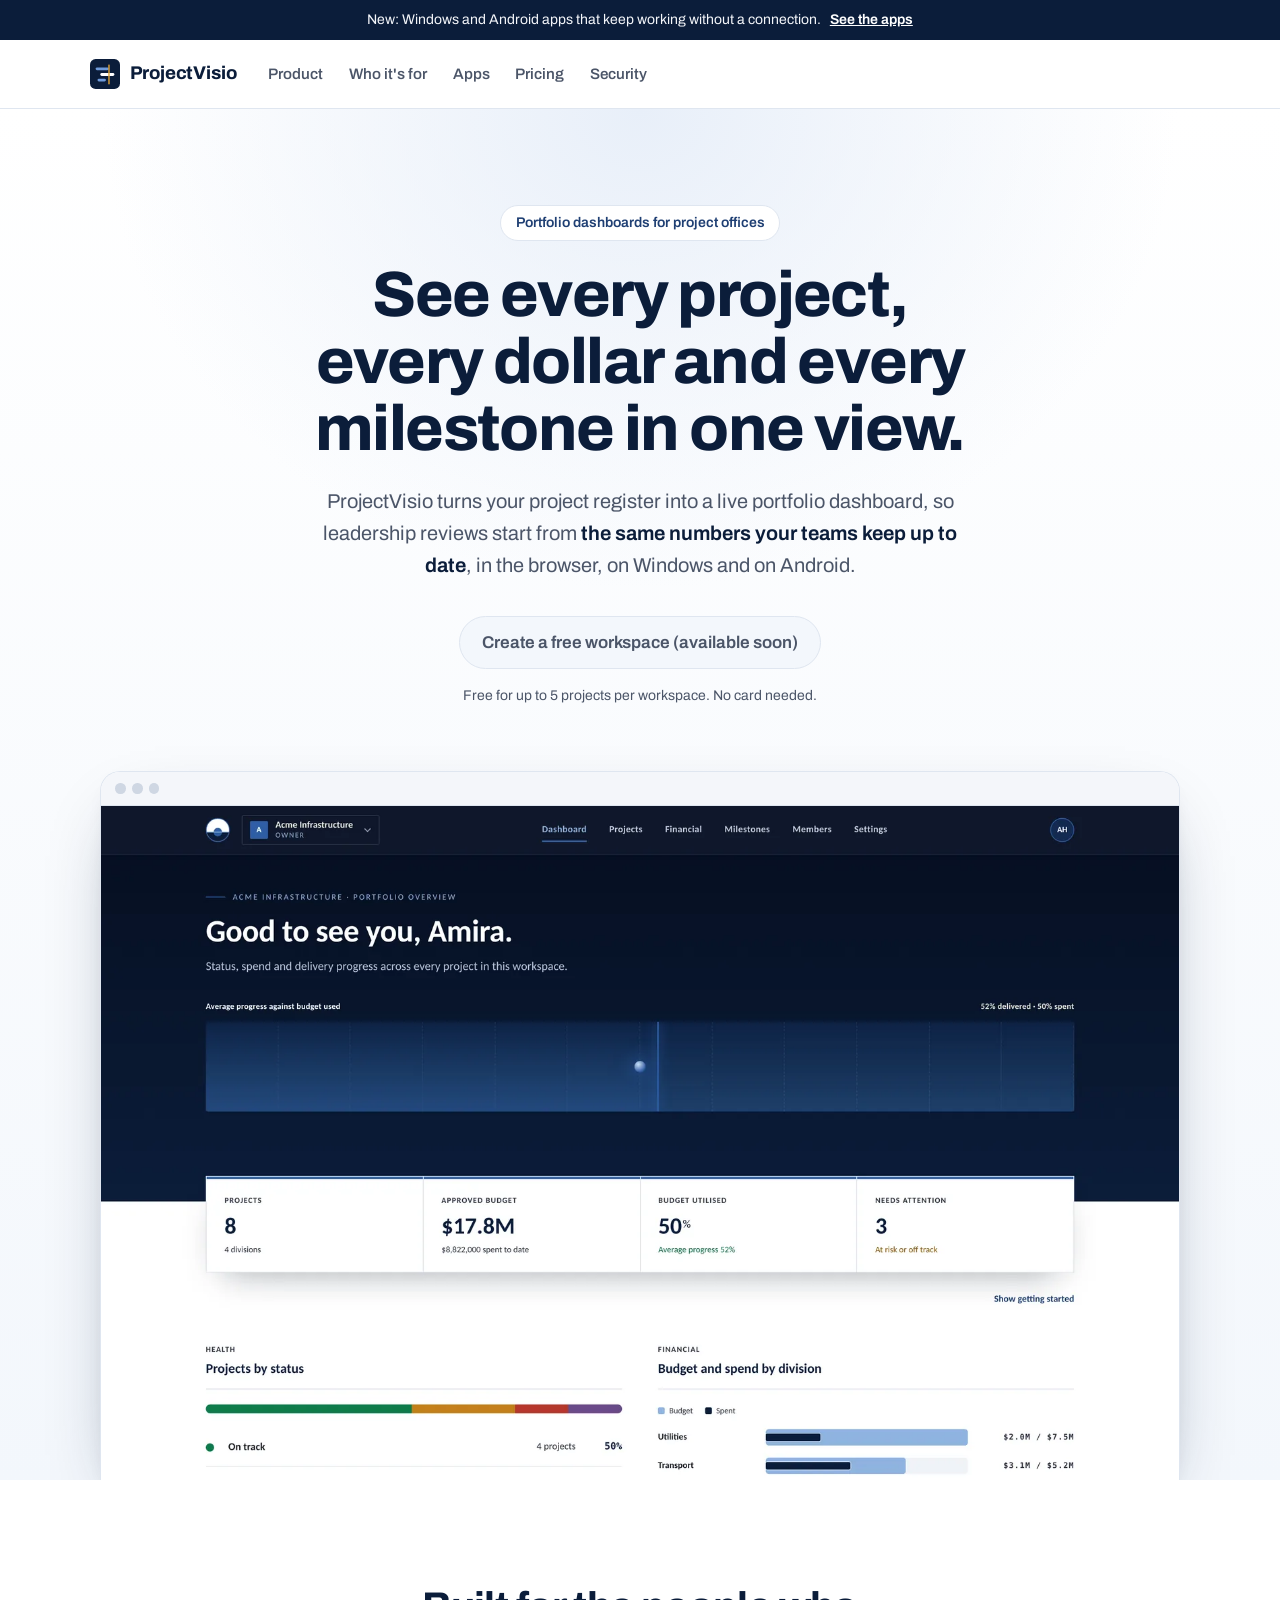
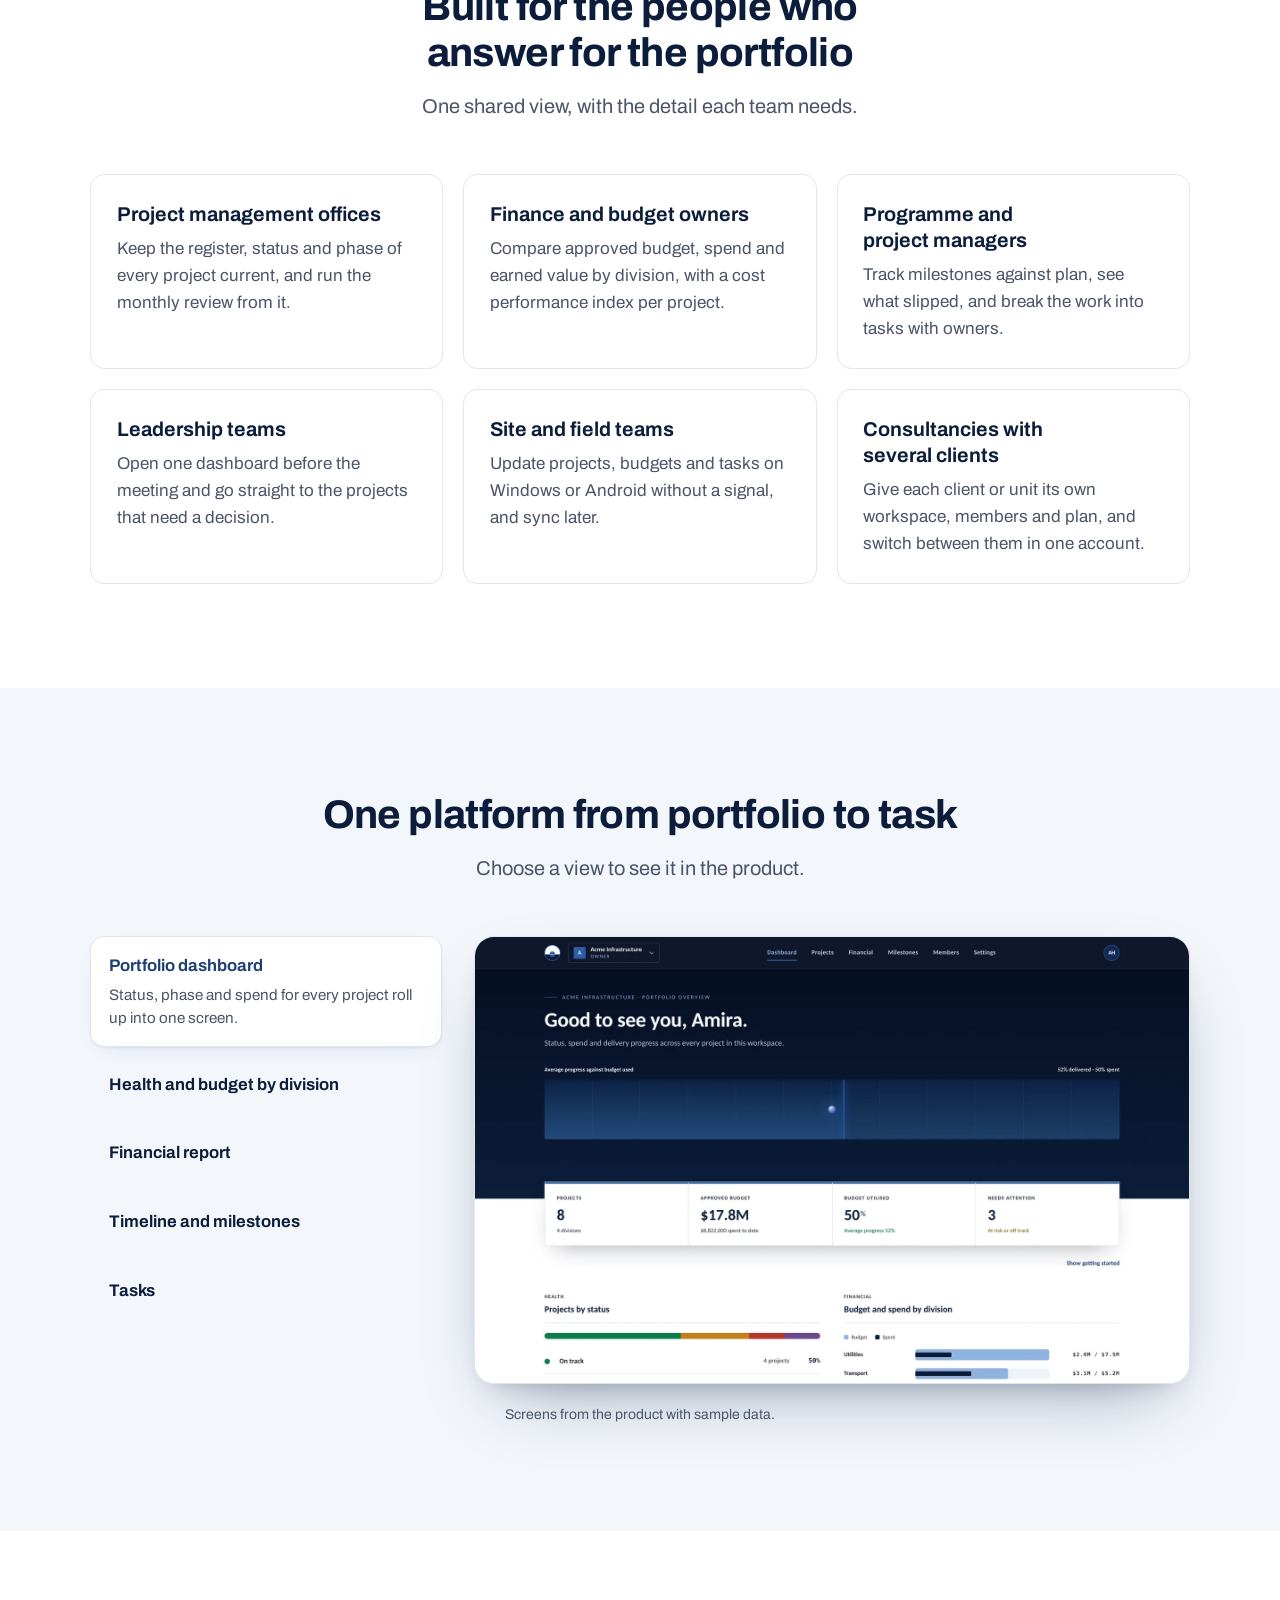
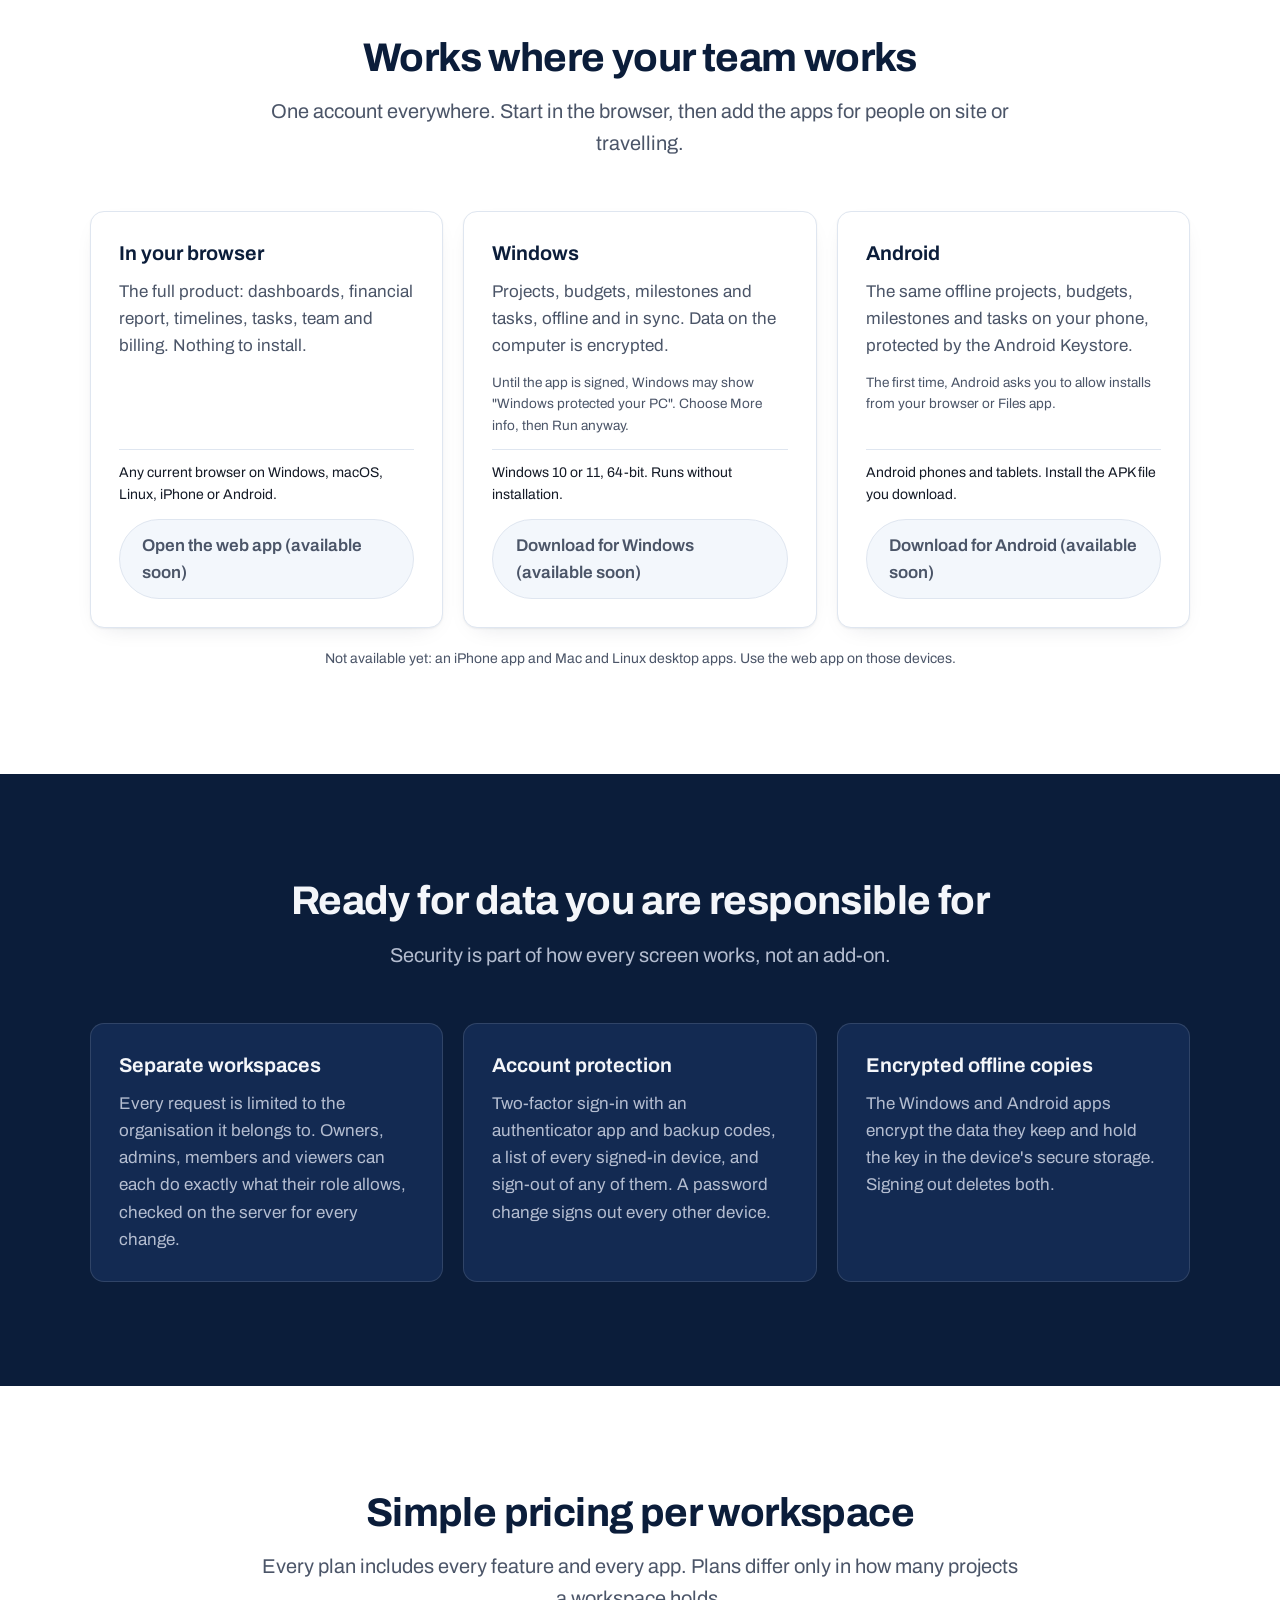
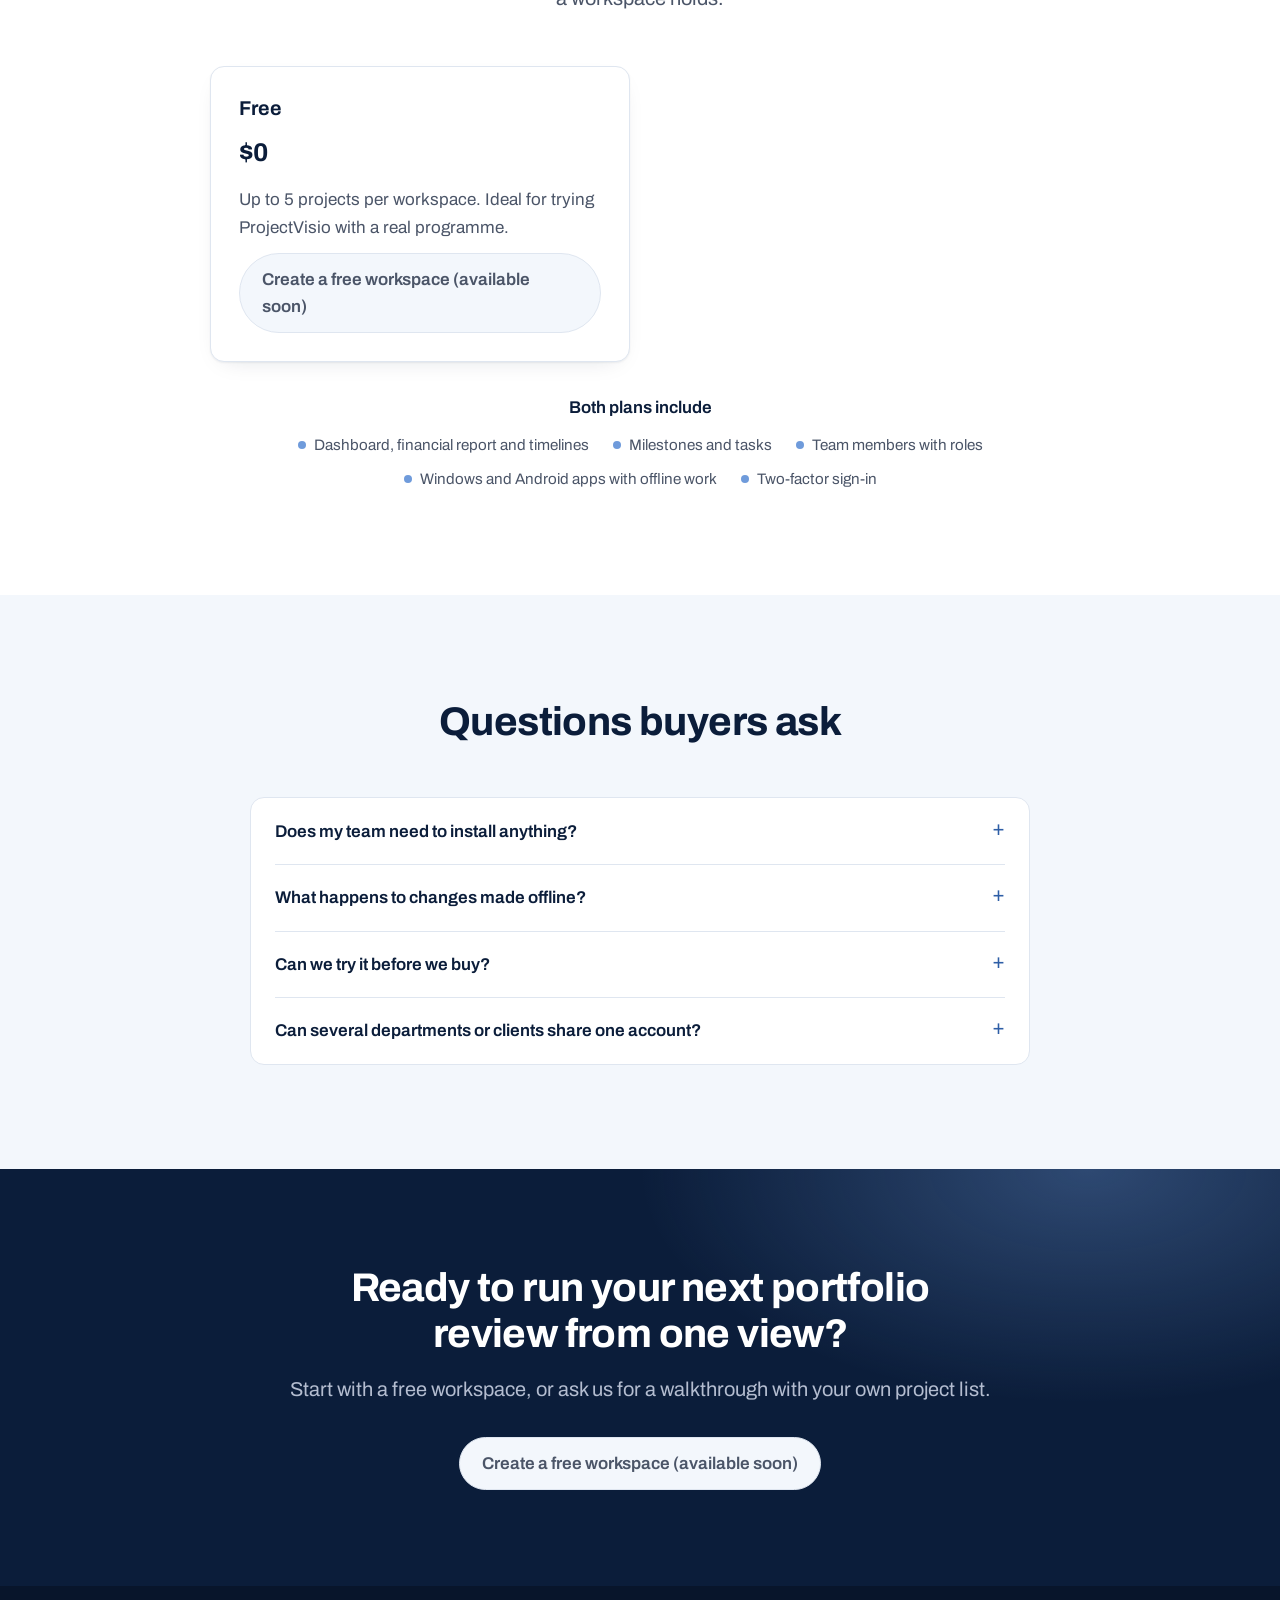
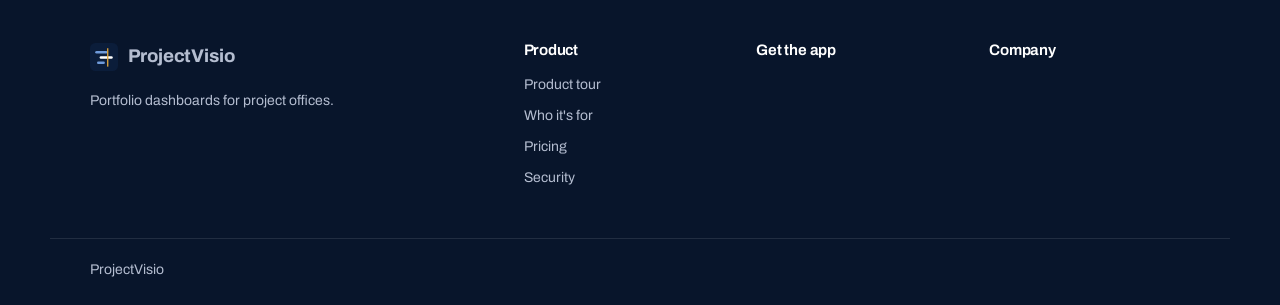
==== index.html @ 37fbdb83 "ProjectVisio product website Co-Authored-By: Claude Opus 5.5 <noreply@anthropic.com> Claude-Session:" ====
<!doctype html>
<html lang="en">
  <head>
    <meta charset="utf-8" />
    <meta name="viewport" content="width=device-width, initial-scale=1" />
    <title>ProjectVisio: portfolio dashboards for project offices</title>
    <meta
      name="description"
      content="ProjectVisio shows every project, budget and milestone in your portfolio in one view, in the browser, on Windows and on Android, online or offline."
    />
    <meta property="og:title" content="ProjectVisio: portfolio dashboards for project offices" />
    <meta property="og:description" content="Every project, every dollar and every milestone in one view. Works in the browser, on Windows and on Android." />
    <meta property="og:type" content="website" />
    <meta property="og:image" content="images/product-dashboard.webp" />
    <link rel="icon" href="favicon.svg" type="image/svg+xml" />
    <link rel="preload" href="fonts/archivo-variable.woff2" as="font" type="font/woff2" crossorigin />
    <link rel="stylesheet" href="styles.css" />
    <script src="config.js" defer></script>
    <script src="site.js" defer></script>
  </head>
  <body>
    <a class="skip" href="#main">Skip to content</a>

    <aside class="announce" aria-label="Announcement">
      <p>New: Windows and Android apps that keep working without a connection. <a href="#get">See the apps</a></p>
    </aside>

    <header class="masthead">
      <div class="wrap masthead__row">
        <a class="brand" href="#top" aria-label="ProjectVisio home">
          <img src="favicon.svg" alt="" width="30" height="30" />
          <span>ProjectVisio</span>
        </a>
        <nav aria-label="Main" class="nav">
          <a href="#product">Product</a>
          <a href="#teams">Who it's for</a>
          <a href="#get">Apps</a>
          <a href="#plans">Pricing</a>
          <a href="#security">Security</a>
        </nav>
        <div class="masthead__actions">
          <a class="link-quiet" data-link="login" href="#get">Log in</a>
          <a class="button button--small" data-link="signup" href="#get">Start free</a>
        </div>
      </div>
    </header>

    <main id="main">
      <section class="hero" id="top" aria-labelledby="hero-title">
        <div class="wrap hero__inner">
          <p class="hero__kicker">Portfolio dashboards for project offices</p>
          <h1 id="hero-title">See every project, every dollar and every milestone in one view.</h1>
          <p class="lede">
            ProjectVisio turns your project register into a live portfolio dashboard, so leadership reviews start from
            <strong>the same numbers your teams keep up to date</strong>, in the browser, on Windows and on Android.
          </p>
          <div class="actions actions--center">
            <a class="button" data-link="signup" href="#get">Create a free workspace</a>
            <a class="button button--outline" data-link="contact" href="#contact">Book a walkthrough</a>
          </div>
          <p class="hero__note">Free for up to 5 projects per workspace. No card needed.</p>
        </div>
        <div class="wrap">
          <figure class="frame frame--hero">
            <div class="frame__bar" aria-hidden="true"><span></span><span></span><span></span></div>
            <img
              src="images/product-dashboard.webp"
              width="1600"
              height="1000"
              alt="The ProjectVisio portfolio dashboard: eight projects, a $17.8M approved budget, 50% of budget used and three projects needing attention."
              fetchpriority="high"
            />
          </figure>
        </div>
      </section>

      <section class="section" id="teams" aria-labelledby="teams-title">
        <div class="wrap">
          <div class="section__head">
            <h2 id="teams-title">Built for the people who answer for the portfolio</h2>
            <p>One shared view, with the detail each team needs.</p>
          </div>
          <ul class="tiles">
            <li class="tile">
              <h3>Project management offices</h3>
              <p>Keep the register, status and phase of every project current, and run the monthly review from it.</p>
            </li>
            <li class="tile">
              <h3>Finance and budget owners</h3>
              <p>Compare approved budget, spend and earned value by division, with a cost performance index per project.</p>
            </li>
            <li class="tile">
              <h3>Programme and project managers</h3>
              <p>Track milestones against plan, see what slipped, and break the work into tasks with owners.</p>
            </li>
            <li class="tile">
              <h3>Leadership teams</h3>
              <p>Open one dashboard before the meeting and go straight to the projects that need a decision.</p>
            </li>
            <li class="tile">
              <h3>Site and field teams</h3>
              <p>Update projects, budgets and tasks on Windows or Android without a signal, and sync later.</p>
            </li>
            <li class="tile">
              <h3>Consultancies with several clients</h3>
              <p>Give each client or unit its own workspace, members and plan, and switch between them in one account.</p>
            </li>
          </ul>
        </div>
      </section>

      <section class="section section--soft" id="product" aria-labelledby="product-title">
        <div class="wrap">
          <div class="section__head">
            <h2 id="product-title">One platform from portfolio to task</h2>
            <p>Choose a view to see it in the product.</p>
          </div>
          <div class="tour">
            <div class="tour__list" role="tablist" aria-label="Product views" aria-orientation="vertical">
              <button type="button" class="tour__tab" role="tab" id="tab-dashboard" aria-controls="panel-dashboard" aria-selected="true">
                <span class="tour__title">Portfolio dashboard</span>
                <span class="tour__text">Status, phase and spend for every project roll up into one screen.</span>
              </button>
              <button type="button" class="tour__tab" role="tab" id="tab-portfolio" aria-controls="panel-portfolio" aria-selected="false" tabindex="-1">
                <span class="tour__title">Health and budget by division</span>
                <span class="tour__text">See how many projects are on track, and where each division's money has gone.</span>
              </button>
              <button type="button" class="tour__tab" role="tab" id="tab-financial" aria-controls="panel-financial" aria-selected="false" tabindex="-1">
                <span class="tour__title">Financial report</span>
                <span class="tour__text">Budget, spend and earned value with a cost performance index, filtered by over or under plan.</span>
              </button>
              <button type="button" class="tour__tab" role="tab" id="tab-timeline" aria-controls="panel-timeline" aria-selected="false" tabindex="-1">
                <span class="tour__title">Timeline and milestones</span>
                <span class="tour__text">Actual progress against planned progress, with today marked and late milestones flagged.</span>
              </button>
              <button type="button" class="tour__tab" role="tab" id="tab-tasks" aria-controls="panel-tasks" aria-selected="false" tabindex="-1">
                <span class="tour__title">Tasks</span>
                <span class="tour__text">Owners, due dates and status for the work inside each project.</span>
              </button>
            </div>
            <div class="tour__panels">
              <figure class="frame tour__panel" role="tabpanel" id="panel-dashboard" aria-labelledby="tab-dashboard">
                <img src="images/product-dashboard.webp" width="1600" height="1000" loading="lazy" alt="Portfolio dashboard with project count, approved budget, budget used and projects needing attention." />
              </figure>
              <figure class="frame tour__panel" role="tabpanel" id="panel-portfolio" aria-labelledby="tab-portfolio" hidden>
                <img src="images/product-portfolio.webp" width="1600" height="910" loading="lazy" alt="Projects by status, budget and spend by division, and recently updated projects with progress." />
              </figure>
              <figure class="frame tour__panel" role="tabpanel" id="panel-financial" aria-labelledby="tab-financial" hidden>
                <img src="images/product-financial.webp" width="1600" height="1048" loading="lazy" alt="Financial report with a division breakdown and spend against progress for each project, including cost performance index." />
              </figure>
              <figure class="frame tour__panel" role="tabpanel" id="panel-timeline" aria-labelledby="tab-timeline" hidden>
                <img src="images/product-timeline.webp" width="1600" height="897" loading="lazy" alt="Gantt timeline of eight projects showing actual against planned progress, a today line and milestone markers." />
              </figure>
              <figure class="frame tour__panel" role="tabpanel" id="panel-tasks" aria-labelledby="tab-tasks" hidden>
                <img src="images/product-tasks.webp" width="1600" height="1028" loading="lazy" alt="Task list for a project with assignees, due dates and statuses of to do, in progress and done." />
              </figure>
            </div>
          </div>
          <p class="caption">Screens from the product with sample data.</p>
        </div>
      </section>

      <section class="section" id="get" aria-labelledby="get-title">
        <div class="wrap">
          <div class="section__head">
            <h2 id="get-title">Works where your team works</h2>
            <p>One account everywhere. Start in the browser, then add the apps for people on site or travelling.</p>
          </div>
          <ul class="cards cards--3">
            <li class="card">
              <h3>In your browser</h3>
              <p>The full product: dashboards, financial report, timelines, tasks, team and billing. Nothing to install.</p>
              <p class="card__meta">Any current browser on Windows, macOS, Linux, iPhone or Android.</p>
              <a class="button" data-link="app" href="#get">Open the web app</a>
            </li>
            <li class="card">
              <h3>Windows</h3>
              <p>Projects, budgets, milestones and tasks, offline and in sync. Data on the computer is encrypted.</p>
              <p class="card__note" data-show-if-unsigned hidden>
                Until the app is signed, Windows may show "Windows protected your PC". Choose More info, then Run anyway.
              </p>
              <p class="card__meta">Windows 10 or 11, 64-bit. Runs without installation.</p>
              <a class="button" data-link="windows" href="#get">Download for Windows</a>
            </li>
            <li class="card">
              <h3>Android</h3>
              <p>The same offline projects, budgets, milestones and tasks on your phone, protected by the Android Keystore.</p>
              <p class="card__note">The first time, Android asks you to allow installs from your browser or Files app.</p>
              <p class="card__meta">Android phones and tablets. Install the APK file you download.</p>
              <a class="button" data-link="android" href="#get">Download for Android</a>
            </li>
          </ul>
          <p class="caption">Not available yet: an iPhone app and Mac and Linux desktop apps. Use the web app on those devices.</p>
        </div>
      </section>

      <section class="section section--dark" id="security" aria-labelledby="security-title">
        <div class="wrap">
          <div class="section__head">
            <h2 id="security-title">Ready for data you are responsible for</h2>
            <p>Security is part of how every screen works, not an add-on.</p>
          </div>
          <ul class="cards cards--3 cards--dark">
            <li class="card">
              <h3>Separate workspaces</h3>
              <p>
                Every request is limited to the organisation it belongs to. Owners, admins, members and viewers can each do
                exactly what their role allows, checked on the server for every change.
              </p>
            </li>
            <li class="card">
              <h3>Account protection</h3>
              <p>
                Two-factor sign-in with an authenticator app and backup codes, a list of every signed-in device, and sign-out
                of any of them. A password change signs out every other device.
              </p>
            </li>
            <li class="card">
              <h3>Encrypted offline copies</h3>
              <p>
                The Windows and Android apps encrypt the data they keep and hold the key in the device's secure storage.
                Signing out deletes both.
              </p>
            </li>
          </ul>
        </div>
      </section>

      <section class="section" id="plans" aria-labelledby="plans-title">
        <div class="wrap">
          <div class="section__head">
            <h2 id="plans-title">Simple pricing per workspace</h2>
            <p>Every plan includes every feature and every app. Plans differ only in how many projects a workspace holds.</p>
          </div>
          <ul class="cards cards--2 plans">
            <li class="card">
              <h3>Free</h3>
              <p class="plan__price">$0</p>
              <p>Up to 5 projects per workspace. Ideal for trying ProjectVisio with a real programme.</p>
              <a class="button button--outline" data-link="signup" href="#get">Create a free workspace</a>
            </li>
            <li class="card card--accent">
              <h3>Pro</h3>
              <p class="plan__price" data-pro-price>Contact us for pricing</p>
              <p>Unlimited projects per workspace, for whole portfolios and growing teams.</p>
              <a class="button" data-link="contact" href="#contact">Talk to us about Pro</a>
            </li>
          </ul>
          <p class="included__label">Both plans include</p>
          <ul class="included">
            <li>Dashboard, financial report and timelines</li>
            <li>Milestones and tasks</li>
            <li>Team members with roles</li>
            <li>Windows and Android apps with offline work</li>
            <li>Two-factor sign-in</li>
          </ul>
        </div>
      </section>

      <section class="section section--soft" id="questions" aria-labelledby="questions-title">
        <div class="wrap wrap--narrow">
          <div class="section__head">
            <h2 id="questions-title">Questions buyers ask</h2>
          </div>
          <div class="faq">
            <details>
              <summary>Does my team need to install anything?</summary>
              <p>No. Everything works in the browser. The Windows and Android apps are optional, for people who need to work offline.</p>
            </details>
            <details>
              <summary>What happens to changes made offline?</summary>
              <p>
                They are saved on the device and sent as soon as it is back online. If someone else changed the same item in
                the meantime, their version is kept and the app tells you which change was not saved.
              </p>
            </details>
            <details>
              <summary>Can we try it before we buy?</summary>
              <p>Yes. The Free plan has every feature, limited to five projects per workspace. Upgrade a workspace to Pro when you need more.</p>
            </details>
            <details>
              <summary>Can several departments or clients share one account?</summary>
              <p>
                Create a workspace for each of them. People can belong to several workspaces and switch between them, and each
                workspace keeps its own members, roles and plan.
              </p>
            </details>
          </div>
        </div>
      </section>

      <section class="cta" id="contact" aria-labelledby="contact-title">
        <div class="wrap cta__inner">
          <h2 id="contact-title">Ready to run your next portfolio review from one view?</h2>
          <p>Start with a free workspace, or ask us for a walkthrough with your own project list.</p>
          <div class="actions actions--center">
            <a class="button button--light" data-link="signup" href="#get">Create a free workspace</a>
            <a class="button button--ghost" data-link="contact" href="#contact">Book a walkthrough</a>
          </div>
        </div>
      </section>
    </main>

    <footer class="footer">
      <div class="wrap footer__grid">
        <div class="footer__brand">
          <a class="brand brand--light" href="#top" aria-label="ProjectVisio home">
            <img src="favicon.svg" alt="" width="28" height="28" />
            <span>ProjectVisio</span>
          </a>
          <p>Portfolio dashboards for project offices.</p>
        </div>
        <nav aria-label="Product">
          <h2>Product</h2>
          <ul>
            <li><a href="#product">Product tour</a></li>
            <li><a href="#teams">Who it's for</a></li>
            <li><a href="#plans">Pricing</a></li>
            <li><a href="#security">Security</a></li>
          </ul>
        </nav>
        <nav aria-label="Get the app">
          <h2>Get the app</h2>
          <ul>
            <li><a data-link="app" href="#get">Web app</a></li>
            <li><a data-link="windows" href="#get">Windows</a></li>
            <li><a data-link="android" href="#get">Android</a></li>
          </ul>
        </nav>
        <nav aria-label="Company">
          <h2>Company</h2>
          <ul>
            <li><a data-link="contact" href="#contact">Contact</a></li>
            <li><a data-link="privacy" href="#contact">Privacy policy</a></li>
            <li><a data-link="terms" href="#contact">Terms of service</a></li>
          </ul>
        </nav>
      </div>
      <div class="wrap footer__base">
        <span>ProjectVisio</span>
      </div>
    </footer>
  </body>
</html>
---- styles.css ----
/* ProjectVisio product site: a light, product-led SaaS layout (centred hero with a large product
   frame, card grids, a tabbed product tour, a dark closing band) in ProjectVisio's own colours. */
@font-face {
  font-family: "Archivo";
  src: url("fonts/archivo-variable.woff2") format("woff2");
  font-weight: 100 900;
  font-stretch: 62% 125%;
  font-display: swap;
}

:root {
  --navy: #0b1d3a;
  --navy-2: #132a52;
  --blue: #2e5ea6;
  --blue-dark: #1f3f73;
  --blue-soft: #6f9bdb;
  --blue-wash: #e8eff9;
  --sky: #f3f7fc;
  --paper: #ffffff;
  --line: #dfe6f0;
  --ink: #141a26;
  --ink-soft: #4b5568;
  --on-navy: #f4f6fa;
  --on-navy-soft: #b4bdd0;
  --focus: #e0a43a;

  --radius-m: 14px;
  --radius-l: 20px;
  --shadow-frame: 0 30px 70px -30px rgba(11, 29, 58, 0.45), 0 12px 24px -16px rgba(11, 29, 58, 0.25);
  --shadow-card: 0 1px 2px rgba(11, 29, 58, 0.06), 0 8px 24px -14px rgba(11, 29, 58, 0.18);

  --wrap: 1180px;
  --measure: 60ch;
  --step--1: 0.875rem;
  --step-0: 1.0625rem;
  --step-1: 1.25rem;
  --step-2: clamp(1.75rem, 1.3rem + 1.6vw, 2.5rem);
  --step-3: clamp(2.3rem, 1.4rem + 3.6vw, 4rem);
}

*,
*::before,
*::after {
  box-sizing: border-box;
}
html {
  scroll-behavior: smooth;
  scroll-padding-top: 5rem;
}
@media (prefers-reduced-motion: reduce) {
  html {
    scroll-behavior: auto;
  }
}
body {
  margin: 0;
  font-family: "Archivo", "Segoe UI", system-ui, sans-serif;
  font-size: var(--step-0);
  line-height: 1.6;
  color: var(--ink);
  background: var(--paper);
}
h1,
h2,
h3 {
  color: var(--navy);
  margin: 0;
  text-wrap: balance;
}
h1 {
  font-size: var(--step-3);
  font-weight: 760;
  line-height: 1.05;
  letter-spacing: -0.025em;
}
h2 {
  font-size: var(--step-2);
  font-weight: 720;
  line-height: 1.15;
  letter-spacing: -0.015em;
}
h3 {
  font-size: var(--step-1);
  font-weight: 660;
  line-height: 1.3;
}
p {
  margin: 0;
}
a {
  color: var(--blue-dark);
}
img {
  max-width: 100%;
  height: auto;
  display: block;
}
:focus-visible {
  outline: 3px solid var(--focus);
  outline-offset: 3px;
  border-radius: 6px;
}
[hidden] {
  display: none !important;
}
.skip {
  position: absolute;
  left: 1rem;
  top: -3rem;
  background: var(--paper);
  padding: 0.5rem 0.75rem;
  z-index: 20;
}
.skip:focus {
  top: 0.75rem;
}
.wrap {
  max-width: var(--wrap);
  margin: 0 auto;
  padding: 0 clamp(1.25rem, 4vw, 2.5rem);
}
.wrap--narrow {
  max-width: 860px;
}

/* Buttons */
.button {
  display: inline-flex;
  align-items: center;
  justify-content: center;
  min-height: 3rem;
  padding: 0.75rem 1.4rem;
  border-radius: 999px;
  background: var(--blue);
  border: 1px solid var(--blue);
  color: #fff;
  font-weight: 620;
  text-decoration: none;
  transition: background-color 120ms ease, border-color 120ms ease;
}
.button:hover {
  background: var(--blue-dark);
  border-color: var(--blue-dark);
}
.button--outline {
  background: var(--paper);
  color: var(--navy);
  border-color: var(--line);
}
.button--outline:hover {
  background: var(--sky);
  border-color: var(--blue);
}
.button--light {
  background: #fff;
  border-color: #fff;
  color: var(--navy);
}
.button--light:hover {
  background: var(--blue-wash);
  border-color: var(--blue-wash);
}
.button--ghost {
  background: transparent;
  border-color: rgba(255, 255, 255, 0.45);
  color: #fff;
}
.button--ghost:hover {
  background: rgba(255, 255, 255, 0.08);
  border-color: #fff;
}
.button--small {
  min-height: 2.5rem;
  padding: 0.5rem 1.1rem;
  font-size: var(--step--1);
}
.button.is-soon {
  background: var(--sky);
  border-color: var(--line);
  color: var(--ink-soft);
  cursor: default;
}
.actions {
  display: flex;
  flex-wrap: wrap;
  gap: 0.75rem;
}
.actions--center {
  justify-content: center;
}

/* Announcement bar and masthead */
.announce {
  background: var(--navy);
  color: var(--on-navy);
  font-size: var(--step--1);
  text-align: center;
  padding: 0.55rem 1rem;
}
.announce a {
  color: #fff;
  font-weight: 620;
  margin-left: 0.35rem;
}
.masthead {
  position: sticky;
  top: 0;
  z-index: 10;
  background: rgba(255, 255, 255, 0.92);
  backdrop-filter: blur(10px);
  border-bottom: 1px solid var(--line);
}
.masthead__row {
  display: flex;
  align-items: center;
  gap: 2rem;
  min-height: 4.25rem;
}
.brand {
  display: inline-flex;
  align-items: center;
  gap: 0.6rem;
  color: var(--navy);
  font-weight: 740;
  font-size: 1.15rem;
  letter-spacing: -0.01em;
  text-decoration: none;
}
.brand--light {
  color: #fff;
}
.nav {
  display: flex;
  gap: 1.6rem;
}
.nav a,
.link-quiet {
  color: var(--ink-soft);
  text-decoration: none;
  font-size: 0.95rem;
  font-weight: 560;
}
.nav a:hover,
.link-quiet:hover {
  color: var(--navy);
}
.masthead__actions {
  display: flex;
  align-items: center;
  gap: 1.1rem;
  margin-left: auto;
}
@media (max-width: 900px) {
  .nav {
    display: none;
  }
}

/* Hero */
.hero {
  padding: clamp(3.5rem, 8vw, 6rem) 0 0;
  background:
    radial-gradient(60% 50% at 50% 0%, var(--blue-wash), transparent 70%),
    linear-gradient(var(--paper), var(--sky));
  overflow: hidden;
}
.hero__inner {
  text-align: center;
  max-width: 920px;
}
.hero__kicker {
  display: inline-block;
  margin-bottom: 1.25rem;
  padding: 0.35rem 0.9rem;
  border-radius: 999px;
  background: var(--paper);
  border: 1px solid var(--line);
  color: var(--blue-dark);
  font-size: var(--step--1);
  font-weight: 600;
}
.lede {
  max-width: var(--measure);
  margin: 1.4rem auto 2.2rem;
  font-size: var(--step-1);
  color: var(--ink-soft);
}
.lede strong {
  color: var(--navy);
  font-weight: 640;
}
.hero__note {
  margin-top: 1rem;
  font-size: var(--step--1);
  color: var(--ink-soft);
}

/* Product frames */
.frame {
  margin: 0;
  background: var(--paper);
  border: 1px solid var(--line);
  border-radius: var(--radius-l);
  box-shadow: var(--shadow-frame);
  overflow: hidden;
}
.frame--hero {
  margin: clamp(2.75rem, 6vw, 4rem) auto 0;
  max-width: 1080px;
  border-bottom-left-radius: 0;
  border-bottom-right-radius: 0;
  border-bottom: 0;
}
.frame__bar {
  display: flex;
  gap: 0.4rem;
  padding: 0.7rem 0.9rem;
  background: #f4f6fa;
  border-bottom: 1px solid var(--line);
}
.frame__bar span {
  width: 0.65rem;
  height: 0.65rem;
  border-radius: 50%;
  background: #cfd7e3;
}

/* Sections */
.section {
  padding: clamp(4rem, 9vw, 6.5rem) 0;
}
.section--soft {
  background: var(--sky);
}
.section--dark {
  background: var(--navy);
}
.section--dark h2,
.section--dark h3 {
  color: var(--on-navy);
}
.section--dark .section__head p {
  color: var(--on-navy-soft);
}
.section__head {
  text-align: center;
  max-width: 760px;
  margin: 0 auto clamp(2.25rem, 5vw, 3.25rem);
}
.section__head p {
  margin-top: 0.9rem;
  color: var(--ink-soft);
  font-size: var(--step-1);
}
.caption {
  margin-top: 1.25rem;
  text-align: center;
  font-size: var(--step--1);
  color: var(--ink-soft);
}

/* Who it's for */
.tiles {
  list-style: none;
  margin: 0;
  padding: 0;
  display: grid;
  grid-template-columns: repeat(3, minmax(0, 1fr));
  gap: 1.25rem;
}
.tile {
  padding: 1.6rem;
  border: 1px solid var(--line);
  border-radius: var(--radius-m);
  background: var(--paper);
}
.tile h3 {
  margin-bottom: 0.5rem;
}
.tile p {
  color: var(--ink-soft);
}
@media (max-width: 900px) {
  .tiles {
    grid-template-columns: repeat(2, minmax(0, 1fr));
  }
}
@media (max-width: 600px) {
  .tiles {
    grid-template-columns: 1fr;
  }
}

/* Product tour */
.tour {
  display: grid;
  grid-template-columns: minmax(0, 22rem) minmax(0, 1fr);
  gap: 2rem;
  align-items: start;
}
.tour__list {
  display: grid;
  gap: 0.5rem;
}
.tour__tab {
  display: grid;
  gap: 0.25rem;
  text-align: left;
  padding: 1rem 1.15rem;
  border: 1px solid transparent;
  border-radius: var(--radius-m);
  background: transparent;
  font: inherit;
  color: inherit;
  cursor: pointer;
}
.tour__tab:hover {
  background: rgba(255, 255, 255, 0.7);
}
.tour__tab[aria-selected="true"] {
  background: var(--paper);
  border-color: var(--line);
  box-shadow: var(--shadow-card);
}
.tour__title {
  font-weight: 660;
  color: var(--navy);
  font-size: 1.05rem;
}
.tour__text {
  color: var(--ink-soft);
  font-size: 0.95rem;
  line-height: 1.5;
}
.tour__tab[aria-selected="false"] .tour__text {
  display: none;
}
.tour__tab[aria-selected="true"] .tour__title {
  color: var(--blue-dark);
}
@media (prefers-reduced-motion: no-preference) {
  .tour__panel:not([hidden]) {
    animation: show 260ms ease-out;
  }
}
@keyframes show {
  from {
    opacity: 0;
    transform: translateY(6px);
  }
}
@media (max-width: 900px) {
  .tour {
    grid-template-columns: 1fr;
  }
  .tour__list {
    grid-auto-flow: column;
    grid-auto-columns: max-content;
    overflow-x: auto;
    padding-bottom: 0.25rem;
  }
  .tour__tab .tour__text {
    display: none;
  }
}

/* Cards (apps, security, plans) */
.cards {
  list-style: none;
  margin: 0;
  padding: 0;
  display: grid;
  gap: 1.25rem;
}
.cards--3 {
  grid-template-columns: repeat(3, minmax(0, 1fr));
}
.cards--2 {
  grid-template-columns: repeat(2, minmax(0, 1fr));
  max-width: 860px;
  margin: 0 auto;
}
.card {
  display: flex;
  flex-direction: column;
  gap: 0.75rem;
  padding: 1.75rem;
  border: 1px solid var(--line);
  border-radius: var(--radius-m);
  background: var(--paper);
  box-shadow: var(--shadow-card);
}
.card p {
  color: var(--ink-soft);
}
.card .button {
  align-self: flex-start;
}
.card__note {
  font-size: 0.85rem;
}
.card .card__meta {
  margin-top: auto;
  padding-top: 0.75rem;
  border-top: 1px solid var(--line);
  font-size: var(--step--1);
  color: var(--ink);
}
.cards--dark .card {
  background: var(--navy-2);
  border-color: rgba(255, 255, 255, 0.12);
  box-shadow: none;
}
.cards--dark .card p {
  color: var(--on-navy-soft);
}
.card--accent {
  border-color: var(--blue);
  box-shadow: 0 0 0 1px var(--blue), var(--shadow-card);
}
.card .plan__price {
  font-size: 1.6rem;
  font-weight: 720;
  color: var(--navy);
  letter-spacing: -0.01em;
}
.plans .button {
  margin-top: auto;
}
.included__label {
  margin-top: 2rem;
  text-align: center;
  font-weight: 620;
  color: var(--navy);
}
.included {
  list-style: none;
  padding: 0;
  margin: 0.75rem auto 0;
  max-width: 860px;
  display: flex;
  flex-wrap: wrap;
  justify-content: center;
  gap: 0.6rem 1.5rem;
  color: var(--ink-soft);
  font-size: 0.95rem;
}
.included li::before {
  content: "";
  display: inline-block;
  width: 0.5rem;
  height: 0.5rem;
  margin-right: 0.5rem;
  border-radius: 50%;
  background: var(--blue-soft);
  vertical-align: 0.1em;
}
@media (max-width: 900px) {
  .cards--3 {
    grid-template-columns: 1fr;
  }
}
@media (max-width: 680px) {
  .cards--2 {
    grid-template-columns: 1fr;
  }
}

/* Questions */
.faq {
  background: var(--paper);
  border: 1px solid var(--line);
  border-radius: var(--radius-m);
  padding: 0 1.5rem;
}
.faq details + details {
  border-top: 1px solid var(--line);
}
.faq summary {
  cursor: pointer;
  padding: 1.2rem 0;
  font-weight: 620;
  color: var(--navy);
  list-style: none;
  display: flex;
  justify-content: space-between;
  gap: 1rem;
}
.faq summary::-webkit-details-marker {
  display: none;
}
.faq summary::after {
  content: "+";
  font-weight: 400;
  color: var(--blue);
  font-size: 1.3rem;
  line-height: 1;
}
.faq details[open] summary::after {
  content: "\2212";
}
.faq details p {
  padding: 0 0 1.25rem;
  max-width: var(--measure);
  color: var(--ink-soft);
}

/* Closing band */
.cta {
  background:
    radial-gradient(50% 80% at 85% 0%, rgba(111, 155, 219, 0.35), transparent 70%),
    var(--navy);
  color: var(--on-navy);
  padding: clamp(4rem, 9vw, 6rem) 0;
}
.cta__inner {
  text-align: center;
  max-width: 820px;
}
.cta h2 {
  color: #fff;
}
.cta p {
  margin: 1rem auto 2rem;
  color: var(--on-navy-soft);
  font-size: var(--step-1);
}

/* Footer */
.footer {
  background: #08152b;
  color: var(--on-navy-soft);
  font-size: var(--step--1);
  padding-top: 3.5rem;
}
.footer__grid {
  display: grid;
  grid-template-columns: 2fr repeat(3, 1fr);
  gap: 2rem;
}
.footer__brand p {
  margin-top: 0.75rem;
}
.footer h2 {
  color: #fff;
  font-size: 0.95rem;
  font-weight: 640;
  margin-bottom: 0.9rem;
}
.footer ul {
  list-style: none;
  margin: 0;
  padding: 0;
  display: grid;
  gap: 0.55rem;
}
.footer a {
  color: var(--on-navy-soft);
  text-decoration: none;
}
.footer a:hover {
  color: #fff;
}
.footer__base {
  margin-top: 3rem;
  padding-top: 1.25rem;
  padding-bottom: 1.5rem;
  border-top: 1px solid rgba(255, 255, 255, 0.1);
}
@media (max-width: 760px) {
  .footer__grid {
    grid-template-columns: 1fr 1fr;
  }
  .footer__brand {
    grid-column: 1 / -1;
  }
}
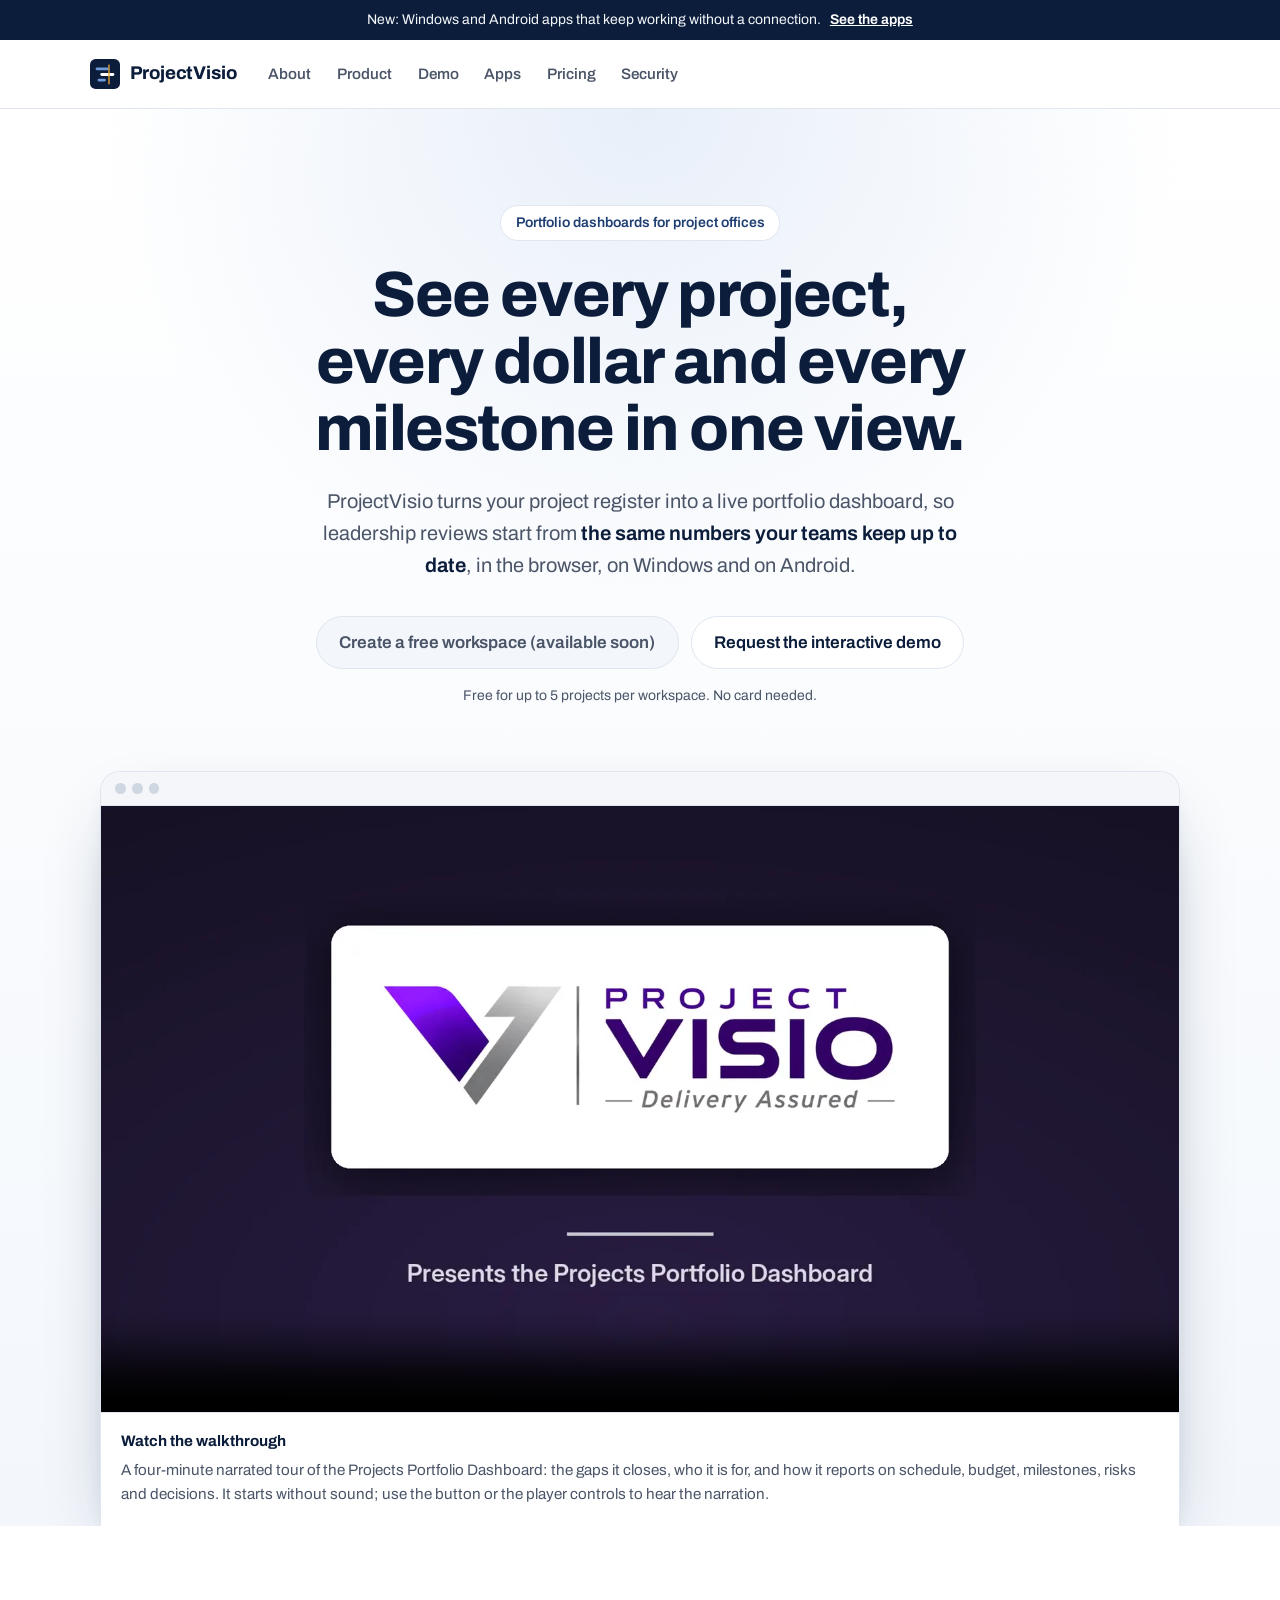
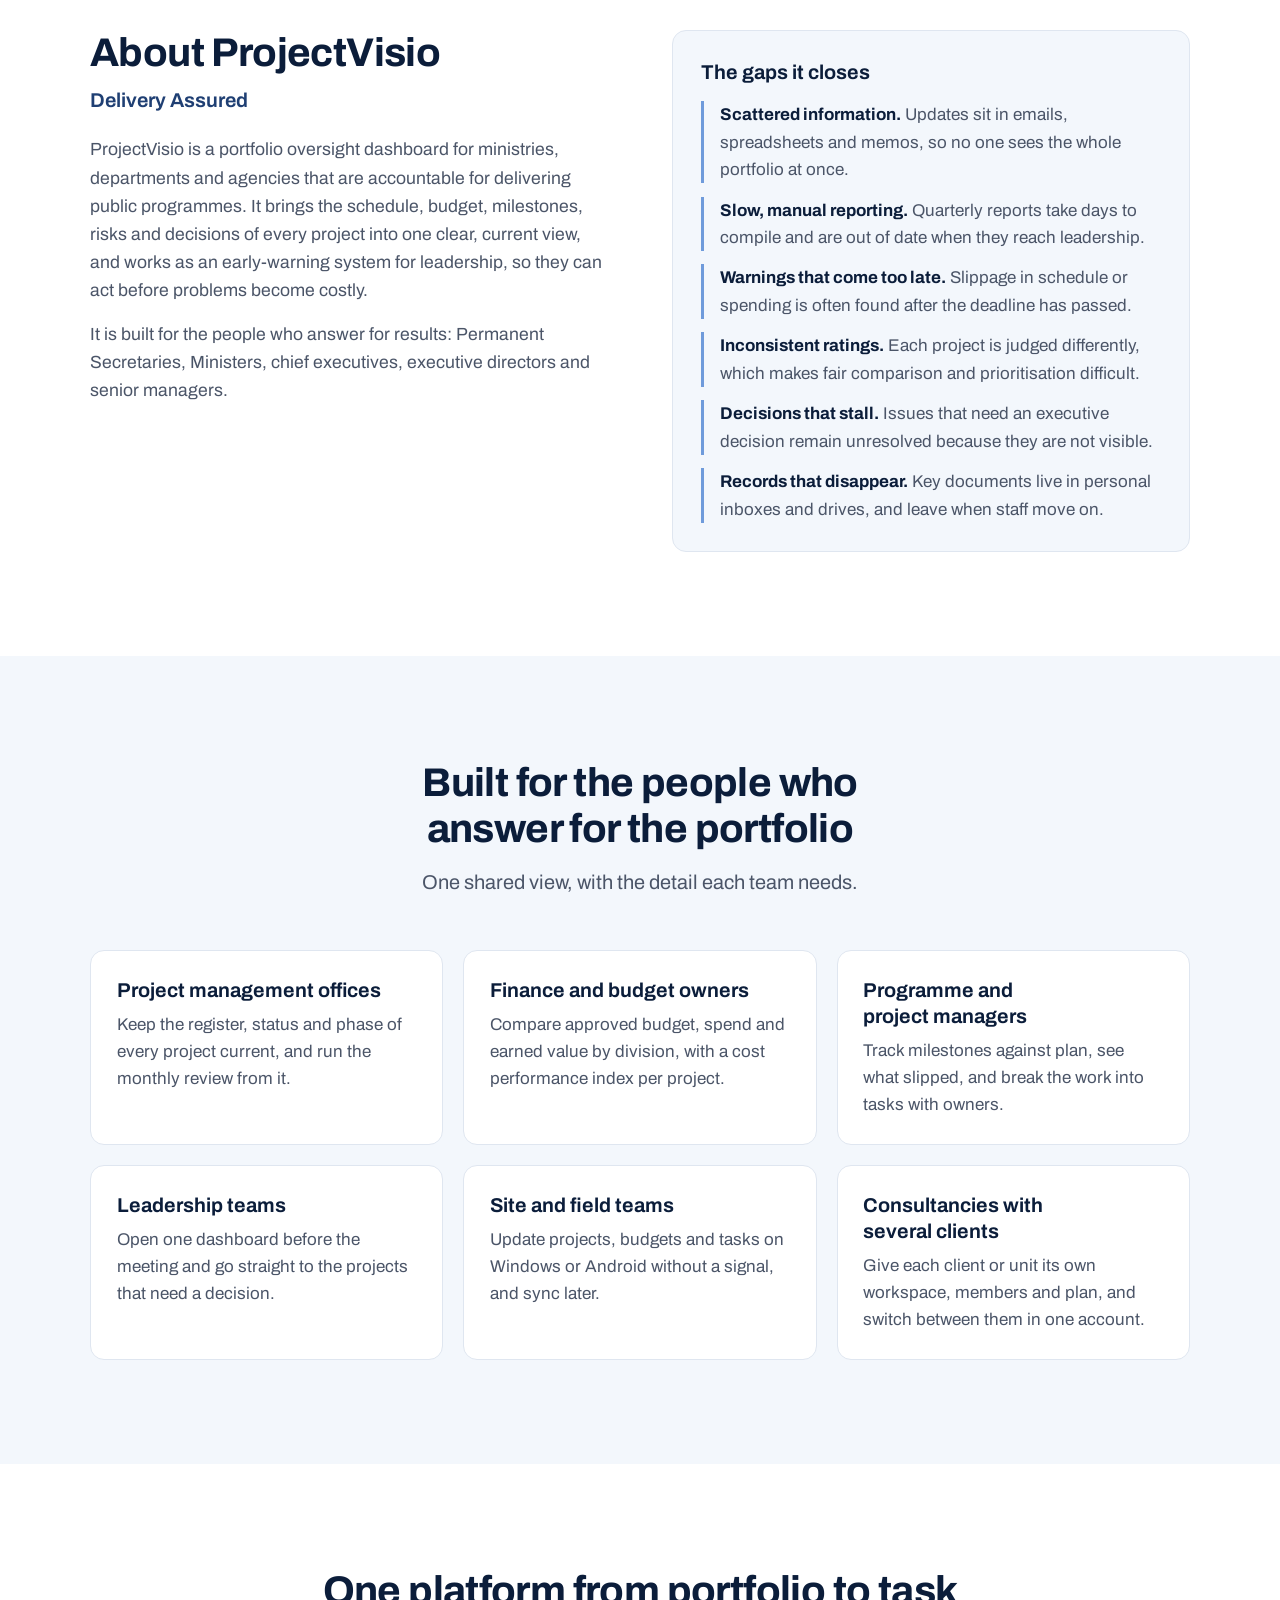
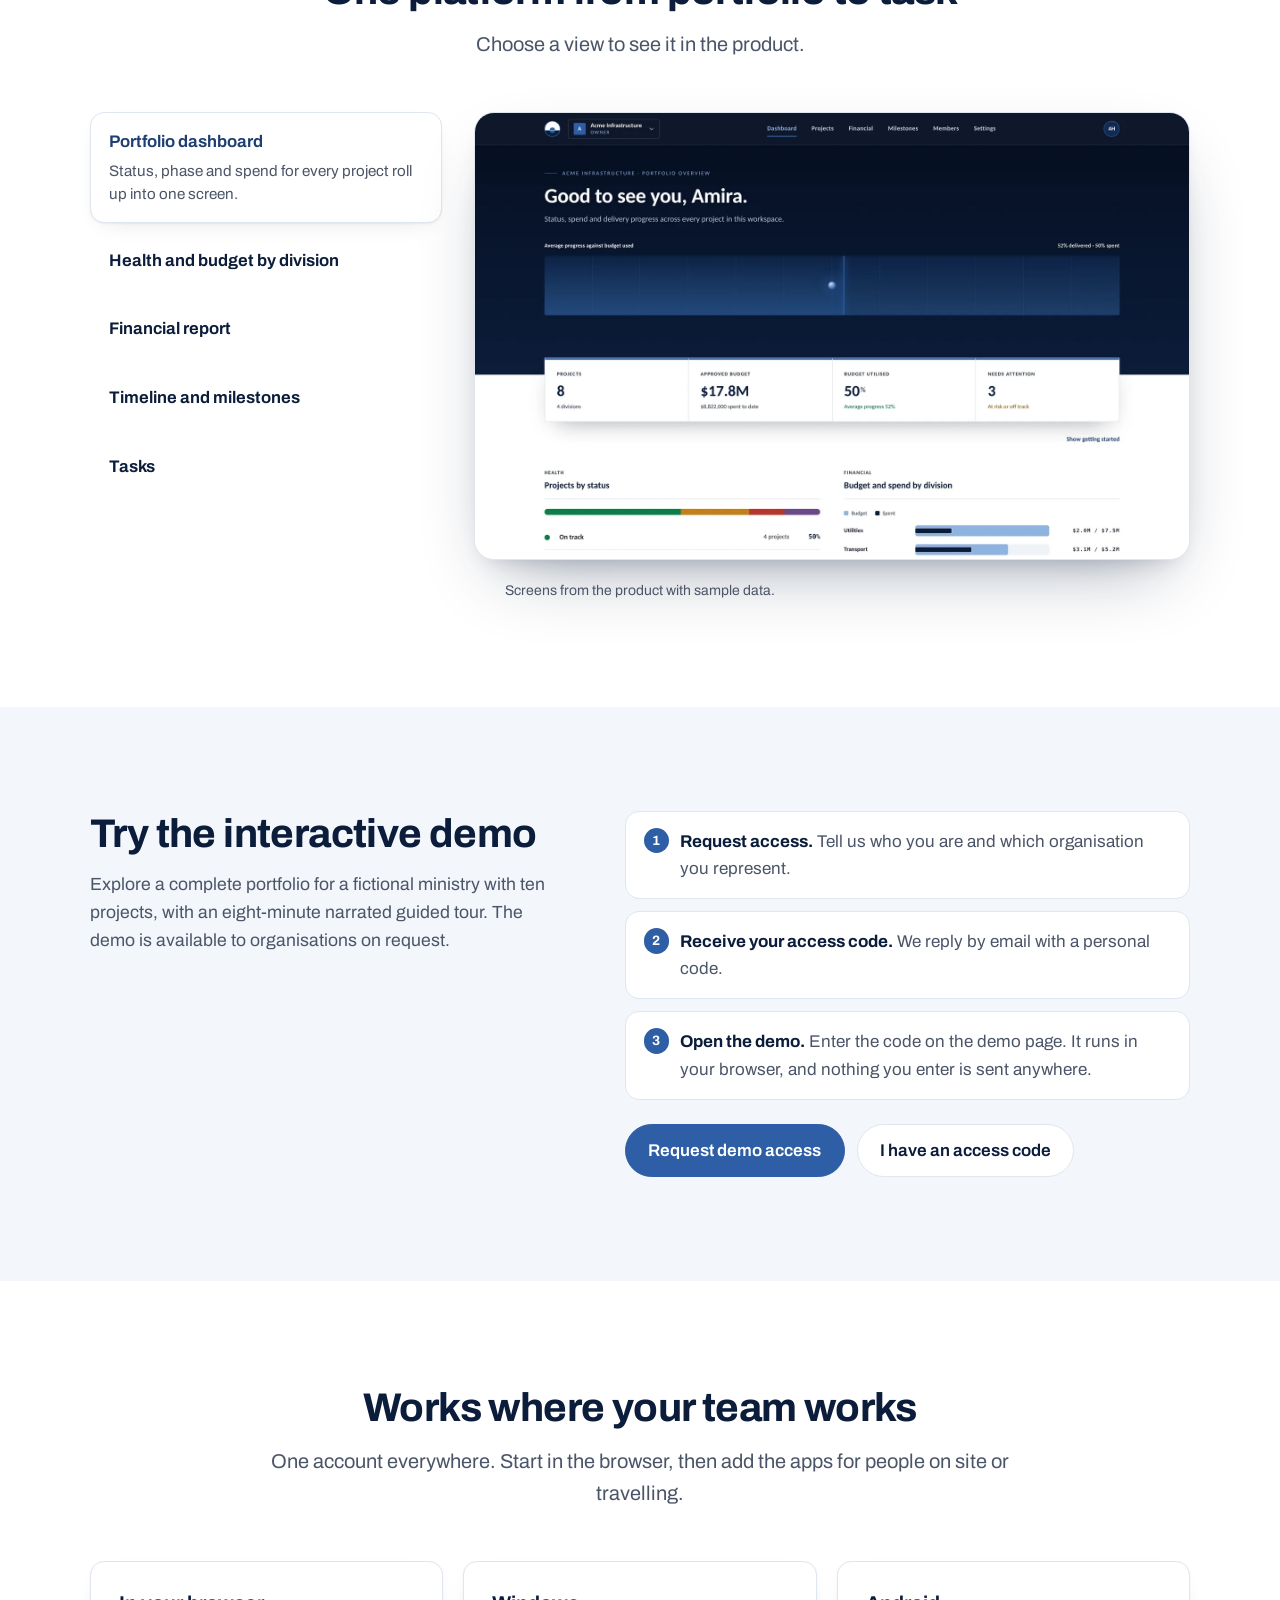
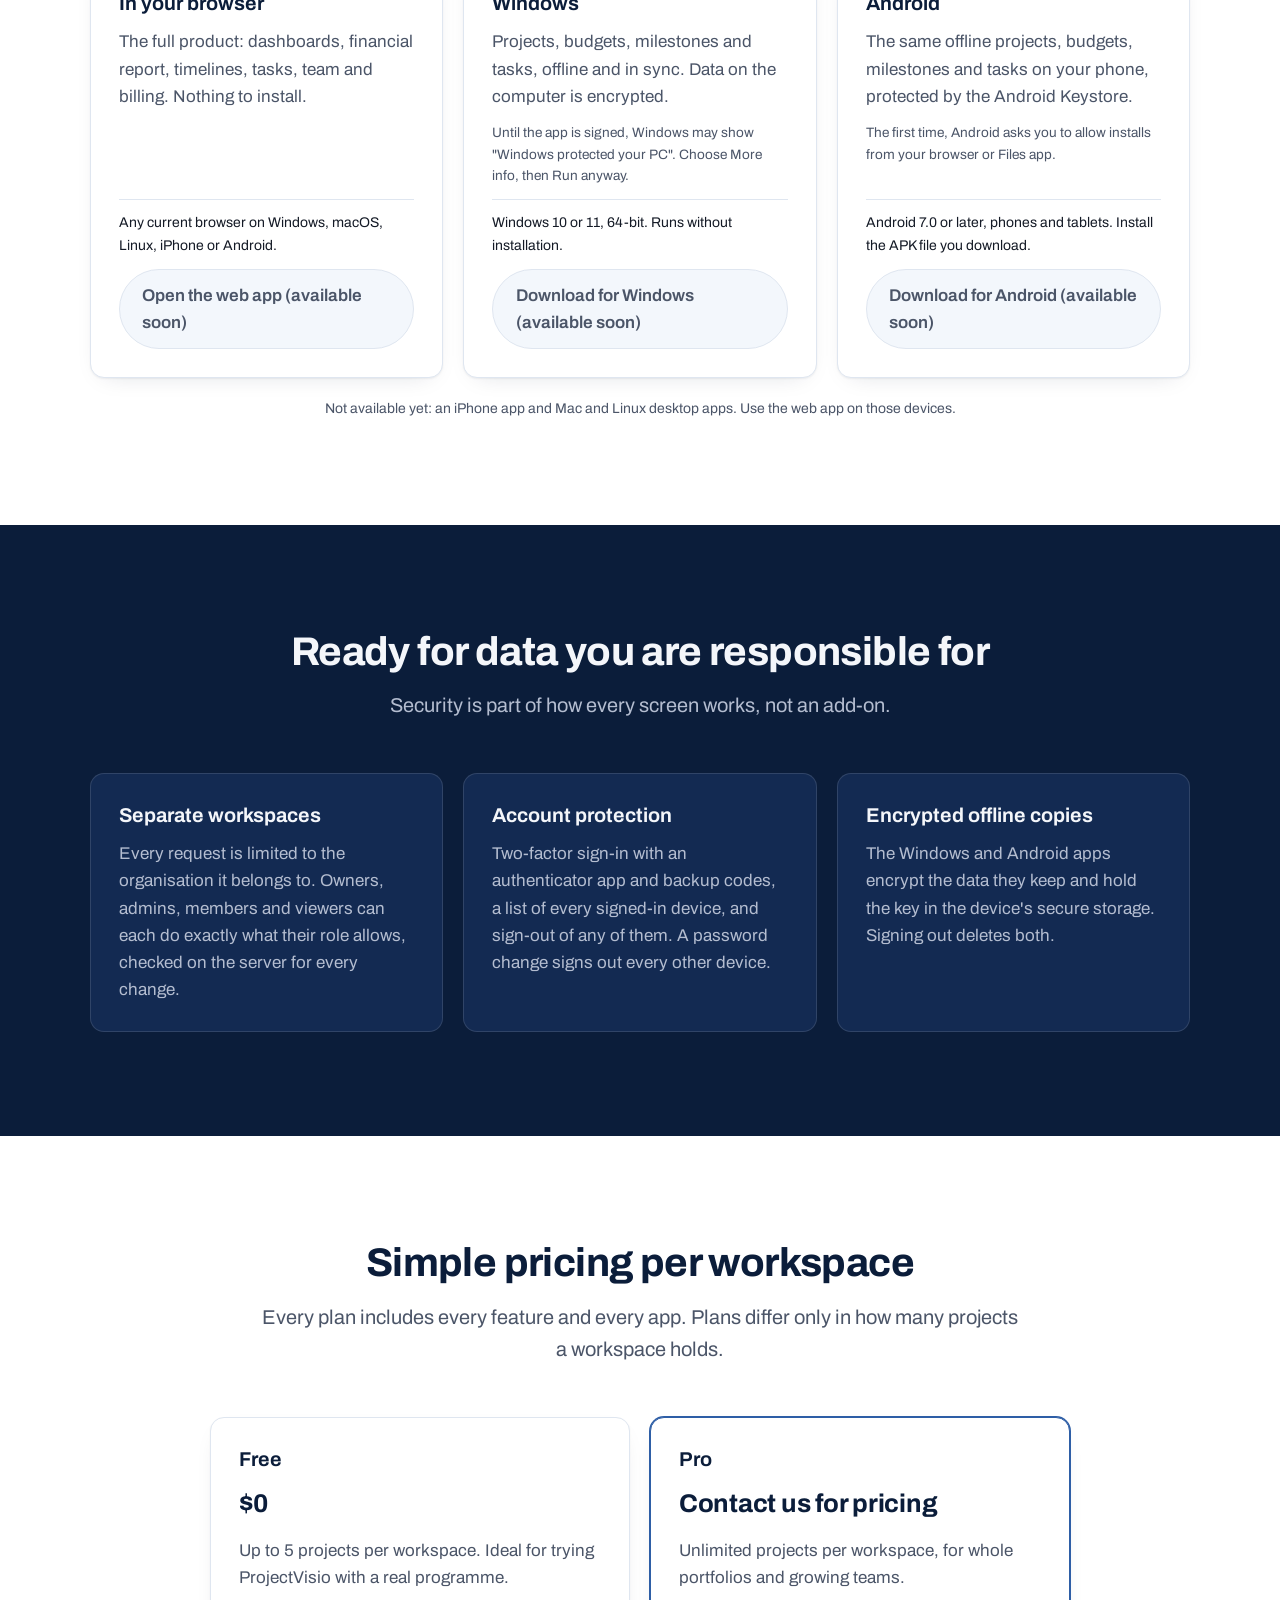
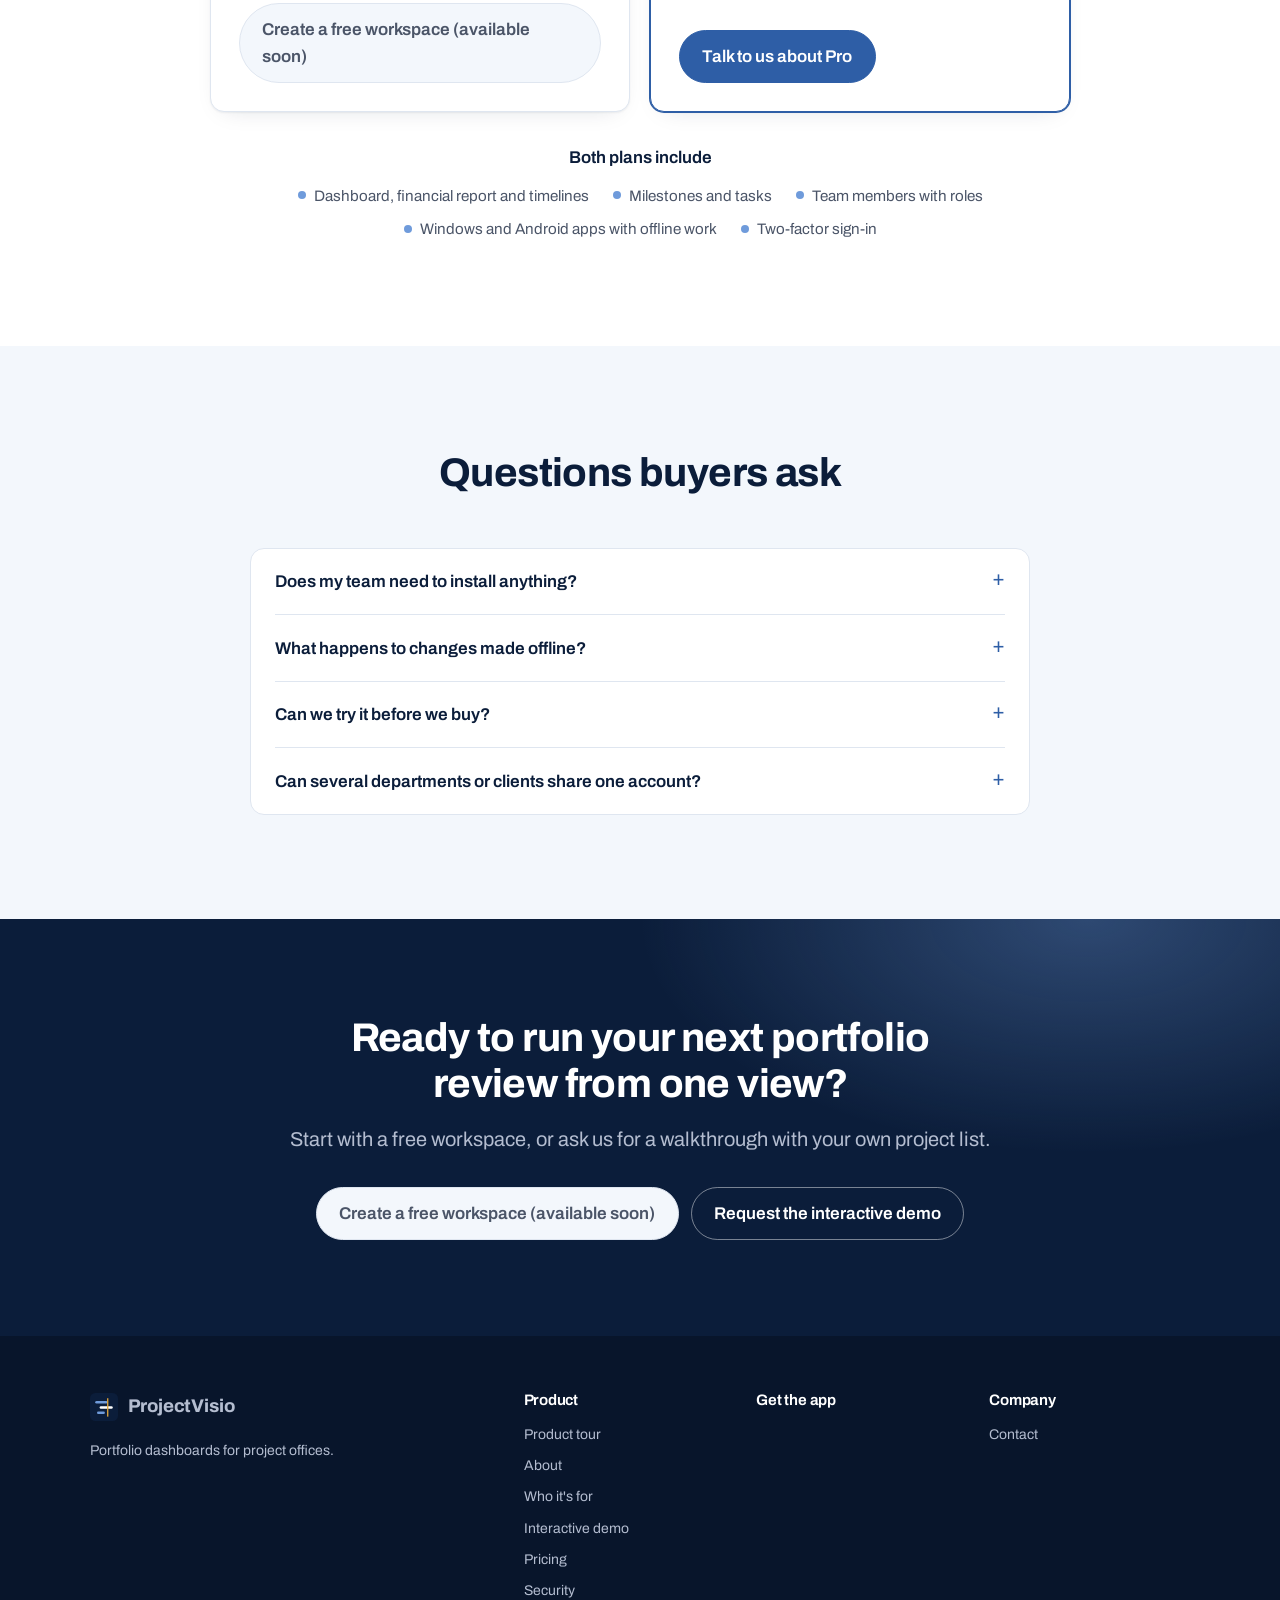
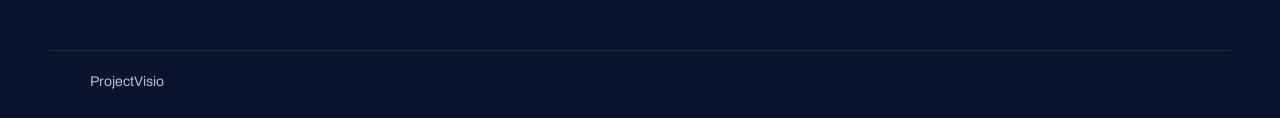
==== commit a5d7154b: "Add About section, walkthrough video, and request-only interactive demo - About ProjectVisio, in the" ====
--- a/index.html
+++ b/index.html
@@ -32,8 +32,9 @@
           <span>ProjectVisio</span>
         </a>
         <nav aria-label="Main" class="nav">
+          <a href="#about">About</a>
           <a href="#product">Product</a>
-          <a href="#teams">Who it's for</a>
+          <a href="#demo">Demo</a>
           <a href="#get">Apps</a>
           <a href="#plans">Pricing</a>
           <a href="#security">Security</a>
@@ -56,25 +57,71 @@
           </p>
           <div class="actions actions--center">
             <a class="button" data-link="signup" href="#get">Create a free workspace</a>
-            <a class="button button--outline" data-link="contact" href="#contact">Book a walkthrough</a>
+            <a class="button button--outline" href="demo.html">Request the interactive demo</a>
           </div>
           <p class="hero__note">Free for up to 5 projects per workspace. No card needed.</p>
         </div>
         <div class="wrap">
-          <figure class="frame frame--hero">
+          <figure class="frame frame--hero" aria-labelledby="walkthrough-title">
             <div class="frame__bar" aria-hidden="true"><span></span><span></span><span></span></div>
-            <img
-              src="images/product-dashboard.webp"
-              width="1600"
-              height="1000"
-              alt="The ProjectVisio portfolio dashboard: eight projects, a $17.8M approved budget, 50% of budget used and three projects needing attention."
-              fetchpriority="high"
-            />
+            <div class="video">
+              <video
+                id="walkthrough"
+                src="media/projectvisio-walkthrough.mp4"
+                poster="media/walkthrough-poster.webp"
+                width="1920"
+                height="1080"
+                muted
+                playsinline
+                controls
+                preload="metadata"
+                aria-describedby="walkthrough-desc"
+              ></video>
+              <button type="button" class="video__sound" id="walkthrough-sound" hidden>Turn on sound</button>
+            </div>
+            <figcaption class="video__caption">
+              <strong id="walkthrough-title">Watch the walkthrough</strong>
+              <span id="walkthrough-desc">
+                A four-minute narrated tour of the Projects Portfolio Dashboard: the gaps it closes, who it is for, and how it
+                reports on schedule, budget, milestones, risks and decisions. It starts without sound; use the button or the
+                player controls to hear the narration.
+              </span>
+            </figcaption>
           </figure>
         </div>
       </section>
 
-      <section class="section" id="teams" aria-labelledby="teams-title">
+      <section class="section" id="about" aria-labelledby="about-title">
+        <div class="wrap about">
+          <div class="about__intro">
+            <h2 id="about-title">About ProjectVisio</h2>
+            <p class="about__tagline">Delivery Assured</p>
+            <p>
+              ProjectVisio is a portfolio oversight dashboard for ministries, departments and agencies that are accountable for
+              delivering public programmes. It brings the schedule, budget, milestones, risks and decisions of every project
+              into one clear, current view, and works as an early-warning system for leadership, so they can act before
+              problems become costly.
+            </p>
+            <p>
+              It is built for the people who answer for results: Permanent Secretaries, Ministers, chief executives, executive
+              directors and senior managers.
+            </p>
+          </div>
+          <div class="about__gaps">
+            <h3>The gaps it closes</h3>
+            <ul>
+              <li><b>Scattered information.</b> Updates sit in emails, spreadsheets and memos, so no one sees the whole portfolio at once.</li>
+              <li><b>Slow, manual reporting.</b> Quarterly reports take days to compile and are out of date when they reach leadership.</li>
+              <li><b>Warnings that come too late.</b> Slippage in schedule or spending is often found after the deadline has passed.</li>
+              <li><b>Inconsistent ratings.</b> Each project is judged differently, which makes fair comparison and prioritisation difficult.</li>
+              <li><b>Decisions that stall.</b> Issues that need an executive decision remain unresolved because they are not visible.</li>
+              <li><b>Records that disappear.</b> Key documents live in personal inboxes and drives, and leave when staff move on.</li>
+            </ul>
+          </div>
+        </div>
+      </section>
+
+      <section class="section section--soft" id="teams" aria-labelledby="teams-title">
         <div class="wrap">
           <div class="section__head">
             <h2 id="teams-title">Built for the people who answer for the portfolio</h2>
@@ -109,7 +156,7 @@
         </div>
       </section>
 
-      <section class="section section--soft" id="product" aria-labelledby="product-title">
+      <section class="section" id="product" aria-labelledby="product-title">
         <div class="wrap">
           <div class="section__head">
             <h2 id="product-title">One platform from portfolio to task</h2>
@@ -160,6 +207,27 @@
         </div>
       </section>
 
+      <section class="section section--soft" id="demo" aria-labelledby="demo-title">
+        <div class="wrap demo-cta">
+          <div>
+            <h2 id="demo-title">Try the interactive demo</h2>
+            <p>
+              Explore a complete portfolio for a fictional ministry with ten projects, with an eight-minute narrated guided
+              tour. The demo is available to organisations on request.
+            </p>
+          </div>
+          <ol class="steps">
+            <li><b>Request access.</b> Tell us who you are and which organisation you represent.</li>
+            <li><b>Receive your access code.</b> We reply by email with a personal code.</li>
+            <li><b>Open the demo.</b> Enter the code on the demo page. It runs in your browser, and nothing you enter is sent anywhere.</li>
+          </ol>
+          <div class="actions">
+            <a class="button" href="demo.html">Request demo access</a>
+            <a class="button button--outline" href="demo.html#open">I have an access code</a>
+          </div>
+        </div>
+      </section>
+
       <section class="section" id="get" aria-labelledby="get-title">
         <div class="wrap">
           <div class="section__head">
@@ -186,7 +254,7 @@
               <h3>Android</h3>
               <p>The same offline projects, budgets, milestones and tasks on your phone, protected by the Android Keystore.</p>
               <p class="card__note">The first time, Android asks you to allow installs from your browser or Files app.</p>
-              <p class="card__meta">Android phones and tablets. Install the APK file you download.</p>
+              <p class="card__meta">Android 7.0 or later, phones and tablets. Install the APK file you download.</p>
               <a class="button" data-link="android" href="#get">Download for Android</a>
             </li>
           </ul>
@@ -295,7 +363,7 @@
           <p>Start with a free workspace, or ask us for a walkthrough with your own project list.</p>
           <div class="actions actions--center">
             <a class="button button--light" data-link="signup" href="#get">Create a free workspace</a>
-            <a class="button button--ghost" data-link="contact" href="#contact">Book a walkthrough</a>
+            <a class="button button--ghost" href="demo.html">Request the interactive demo</a>
           </div>
         </div>
       </section>
@@ -314,7 +382,9 @@
           <h2>Product</h2>
           <ul>
             <li><a href="#product">Product tour</a></li>
+            <li><a href="#about">About</a></li>
             <li><a href="#teams">Who it's for</a></li>
+            <li><a href="demo.html">Interactive demo</a></li>
             <li><a href="#plans">Pricing</a></li>
             <li><a href="#security">Security</a></li>
           </ul>
--- a/styles.css
+++ b/styles.css
@@ -675,3 +675,250 @@
     grid-column: 1 / -1;
   }
 }
+
+/* Walkthrough video in the hero frame */
+.video {
+  position: relative;
+  background: #120a2a;
+}
+.video video {
+  display: block;
+  width: 100%;
+  height: auto;
+  aspect-ratio: 16 / 9;
+  background: #120a2a;
+}
+.video__sound {
+  position: absolute;
+  left: 50%;
+  bottom: 4.5rem;
+  transform: translateX(-50%);
+  min-height: 2.75rem;
+  padding: 0.6rem 1.2rem;
+  border-radius: 999px;
+  border: 1px solid rgba(255, 255, 255, 0.6);
+  background: rgba(11, 29, 58, 0.82);
+  color: #fff;
+  font: inherit;
+  font-weight: 620;
+  cursor: pointer;
+}
+.video__sound:hover {
+  background: var(--navy);
+}
+.video__caption {
+  display: grid;
+  gap: 0.25rem;
+  padding: 1rem 1.25rem 1.25rem;
+  border-top: 1px solid var(--line);
+  color: var(--ink-soft);
+  font-size: 0.95rem;
+  text-align: left;
+}
+.video__caption strong {
+  color: var(--navy);
+}
+
+/* About */
+.about {
+  display: grid;
+  grid-template-columns: minmax(0, 1fr) minmax(0, 1fr);
+  gap: clamp(2rem, 5vw, 4rem);
+  align-items: start;
+}
+.about__intro p + p {
+  margin-top: 1rem;
+}
+.about__intro p {
+  color: var(--ink-soft);
+  font-size: 1.1rem;
+  max-width: var(--measure);
+}
+.about .about__tagline {
+  margin: 0.5rem 0 1.25rem;
+  color: var(--blue-dark);
+  font-weight: 640;
+  font-size: var(--step-1);
+}
+.about__gaps {
+  padding: 1.75rem;
+  border: 1px solid var(--line);
+  border-radius: var(--radius-m);
+  background: var(--sky);
+}
+.about__gaps h3 {
+  margin-bottom: 1rem;
+}
+.about__gaps ul {
+  list-style: none;
+  margin: 0;
+  padding: 0;
+  display: grid;
+  gap: 0.85rem;
+}
+.about__gaps li {
+  color: var(--ink-soft);
+  padding-left: 1rem;
+  border-left: 3px solid var(--blue-soft);
+}
+.about__gaps b {
+  color: var(--navy);
+}
+@media (max-width: 900px) {
+  .about {
+    grid-template-columns: 1fr;
+  }
+}
+
+/* Demo call to action on the home page */
+.demo-cta {
+  display: grid;
+  grid-template-columns: minmax(0, 1fr) minmax(0, 1.2fr);
+  gap: 1.5rem clamp(2rem, 5vw, 4rem);
+  align-items: start;
+}
+.demo-cta > div p {
+  margin-top: 0.9rem;
+  color: var(--ink-soft);
+  font-size: 1.1rem;
+}
+.demo-cta .actions {
+  grid-column: 2;
+}
+.steps {
+  margin: 0;
+  padding: 0;
+  list-style: none;
+  counter-reset: step;
+  display: grid;
+  gap: 0.75rem;
+}
+.steps li {
+  counter-increment: step;
+  position: relative;
+  padding: 1rem 1.25rem 1rem 3.4rem;
+  border: 1px solid var(--line);
+  border-radius: var(--radius-m);
+  background: var(--paper);
+  color: var(--ink-soft);
+}
+.steps li::before {
+  content: counter(step);
+  position: absolute;
+  left: 1.1rem;
+  top: 1rem;
+  width: 1.6rem;
+  height: 1.6rem;
+  border-radius: 50%;
+  background: var(--blue);
+  color: #fff;
+  font-weight: 700;
+  font-size: 0.85rem;
+  display: grid;
+  place-items: center;
+}
+.steps b {
+  color: var(--navy);
+}
+@media (max-width: 900px) {
+  .demo-cta {
+    grid-template-columns: 1fr;
+  }
+  .demo-cta .actions {
+    grid-column: auto;
+  }
+}
+
+/* Demo page */
+.hero--compact {
+  padding-bottom: clamp(2rem, 5vw, 3rem);
+}
+.section--tight {
+  padding-top: clamp(2rem, 5vw, 3rem);
+}
+.demo-grid {
+  display: grid;
+  grid-template-columns: minmax(0, 1.2fr) minmax(0, 1fr);
+  gap: 1.5rem;
+  align-items: start;
+}
+.form h2 {
+  font-size: 1.5rem;
+}
+.form__row {
+  display: grid;
+  gap: 0.35rem;
+}
+.form label {
+  font-weight: 600;
+  color: var(--navy);
+  font-size: 0.95rem;
+}
+.form .optional {
+  font-weight: 400;
+  color: var(--ink-soft);
+}
+.form input,
+.form textarea {
+  font: inherit;
+  font-size: 1rem;
+  padding: 0.7rem 0.8rem;
+  border: 1px solid #c9d3e2;
+  border-radius: 10px;
+  background: #fff;
+  color: var(--ink);
+}
+.form input:focus,
+.form textarea:focus {
+  outline: 3px solid var(--focus);
+  outline-offset: 1px;
+  border-color: var(--blue);
+}
+.form [aria-invalid="true"] {
+  border-color: #b5382c;
+}
+.form .form__error {
+  color: #9b2c22;
+  font-weight: 600;
+}
+.form .form__status {
+  color: var(--blue-dark);
+  min-height: 1.2em;
+}
+.form .form__hint a {
+  font-weight: 600;
+}
+.form .button {
+  align-self: flex-start;
+}
+.form .button:disabled {
+  opacity: 0.55;
+  cursor: not-allowed;
+}
+.fineprint {
+  margin: 0.5rem 0 0;
+  padding-left: 1.1rem;
+  color: var(--ink-soft);
+  font-size: 0.85rem;
+  display: grid;
+  gap: 0.35rem;
+}
+@media (max-width: 860px) {
+  .demo-grid {
+    grid-template-columns: 1fr;
+  }
+}
+.footer__base {
+  display: flex;
+  justify-content: space-between;
+  gap: 1rem;
+  flex-wrap: wrap;
+}
+.footer--slim {
+  padding-top: 0;
+}
+.footer--slim .footer__base {
+  margin-top: 0;
+  border-top: 0;
+  padding-top: 1.5rem;
+}
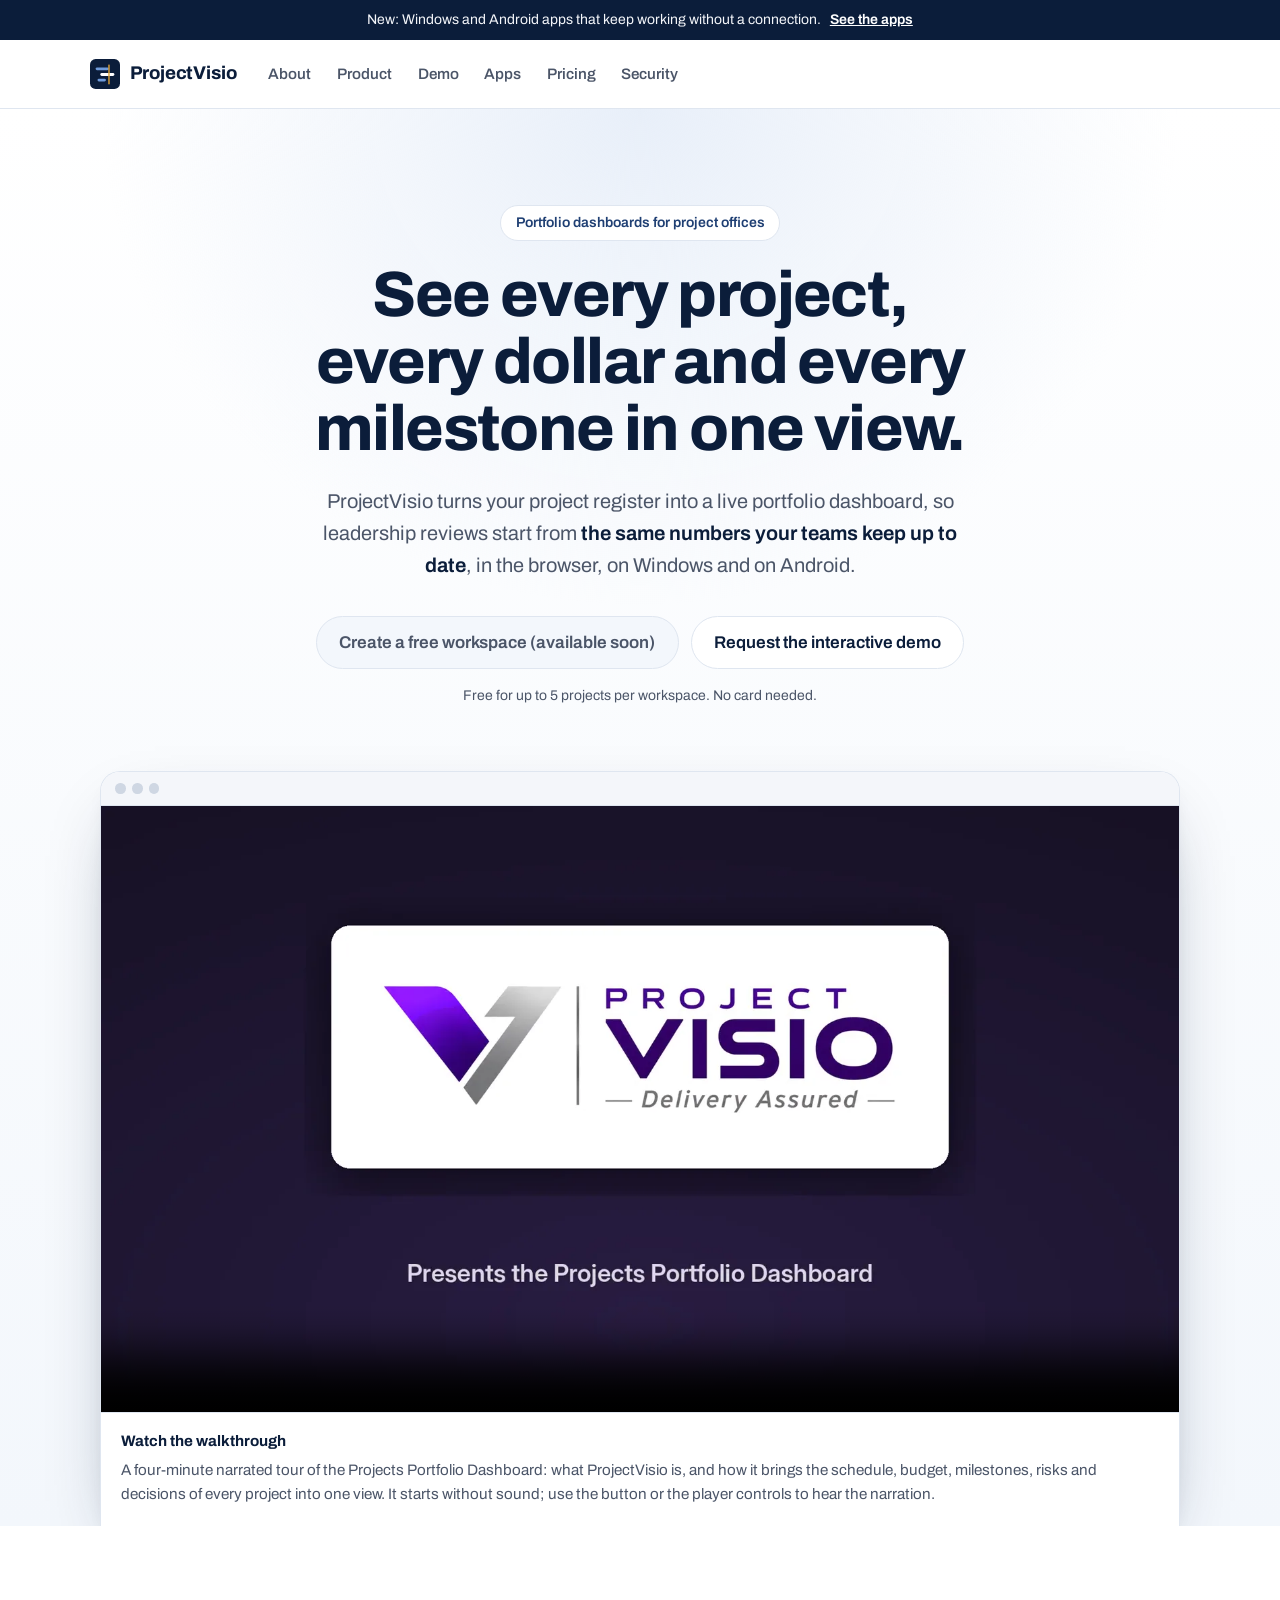
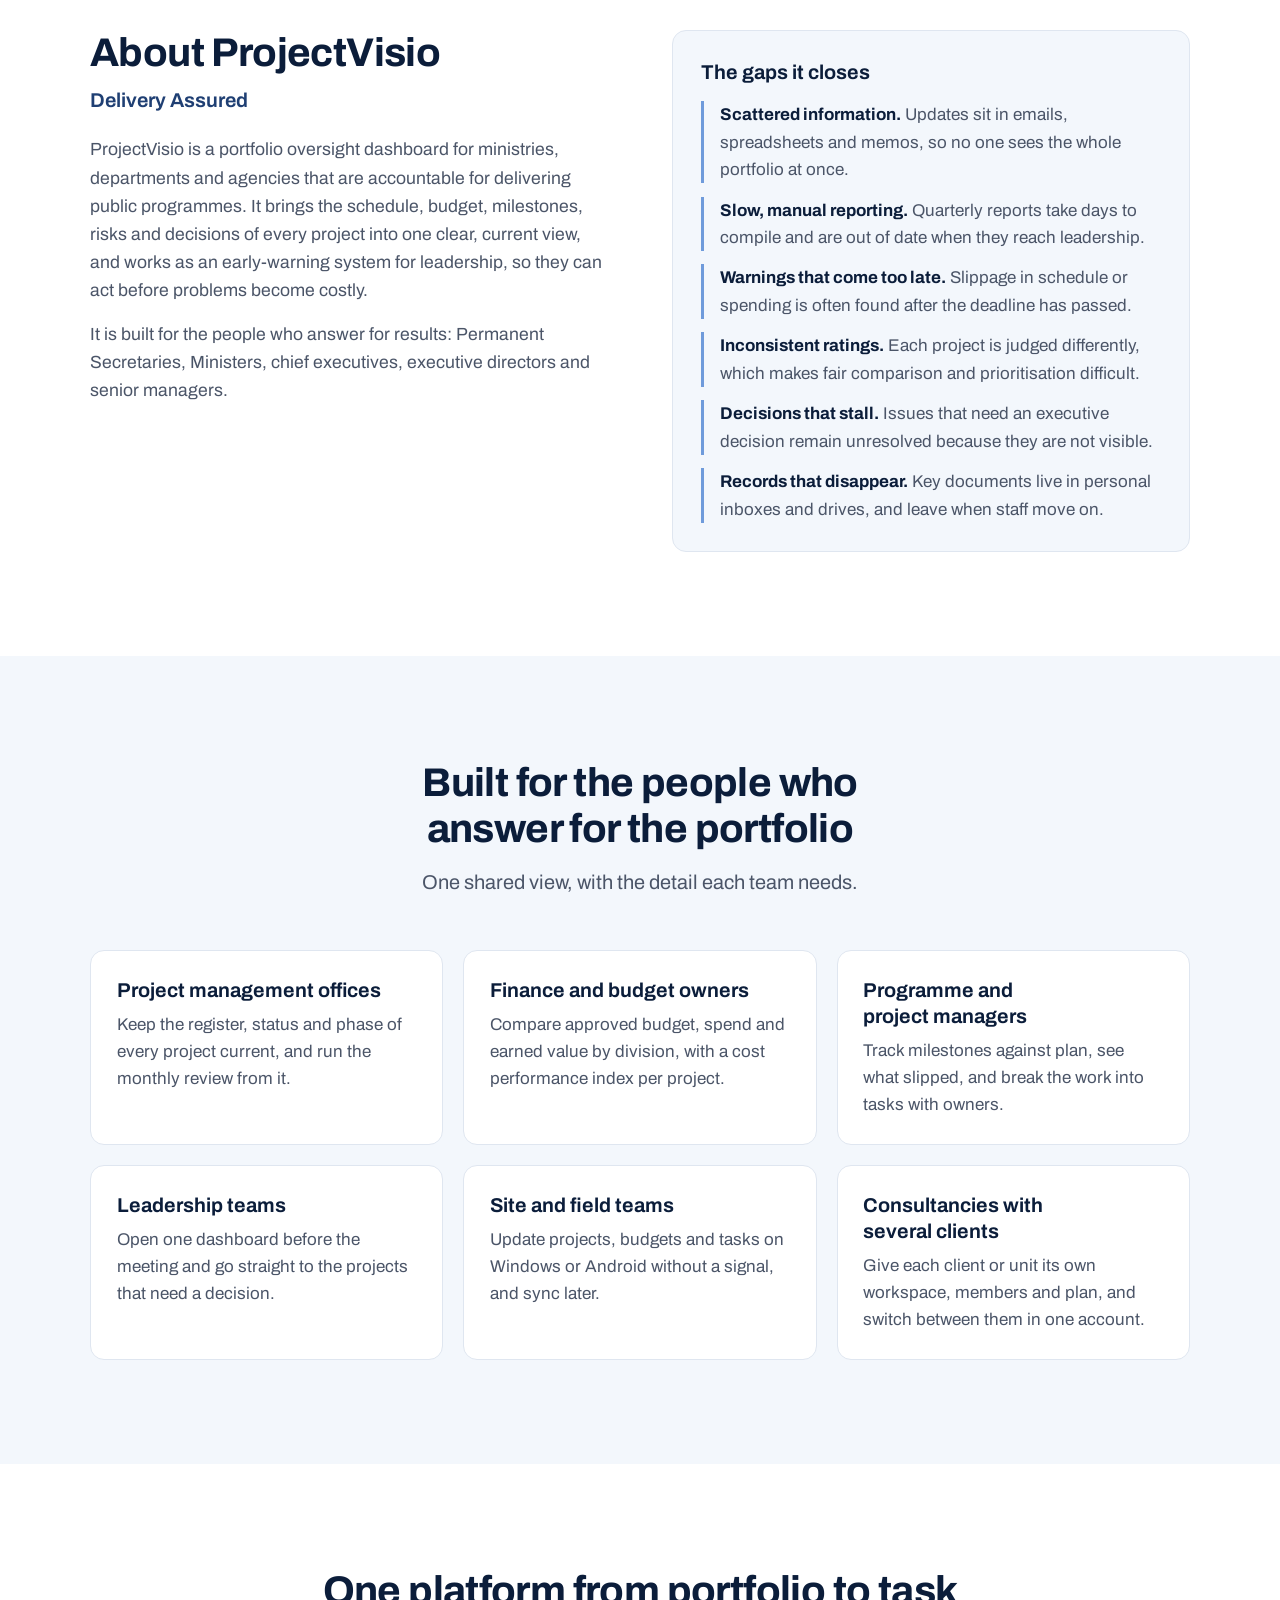
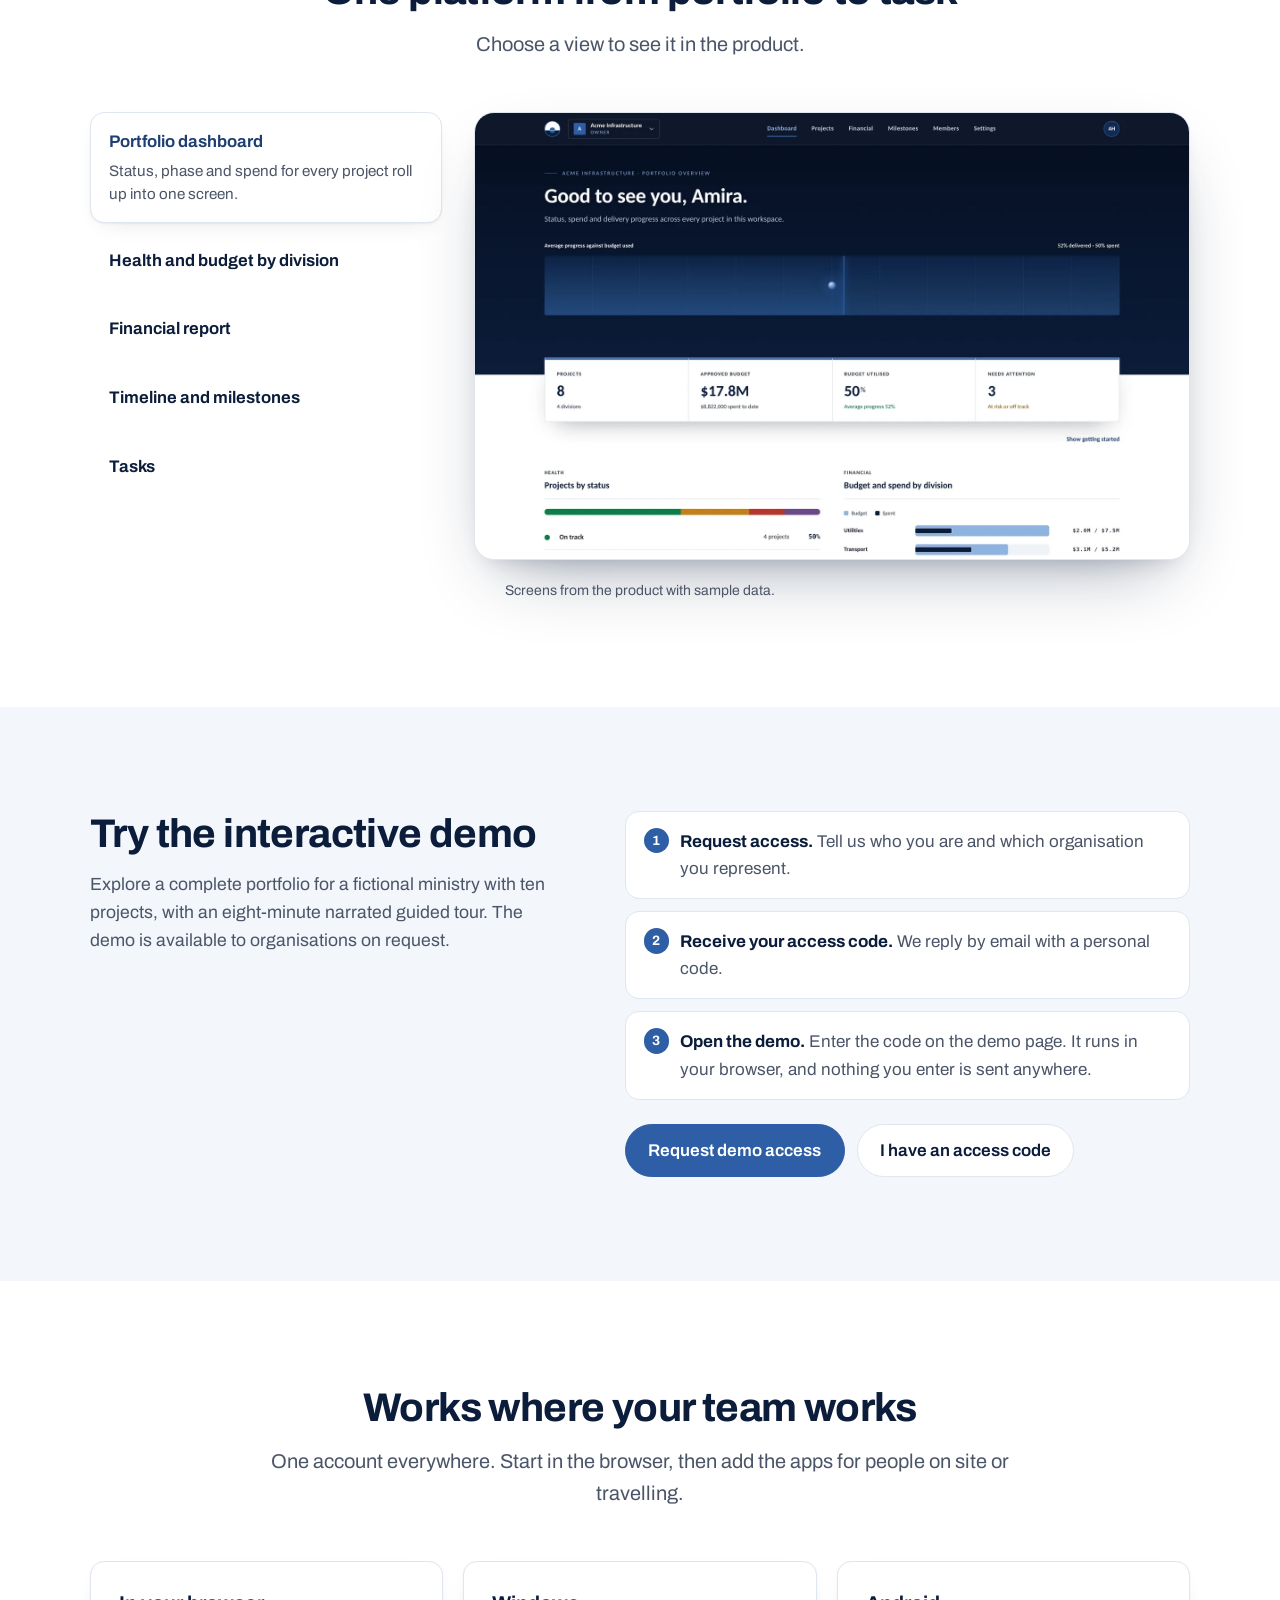
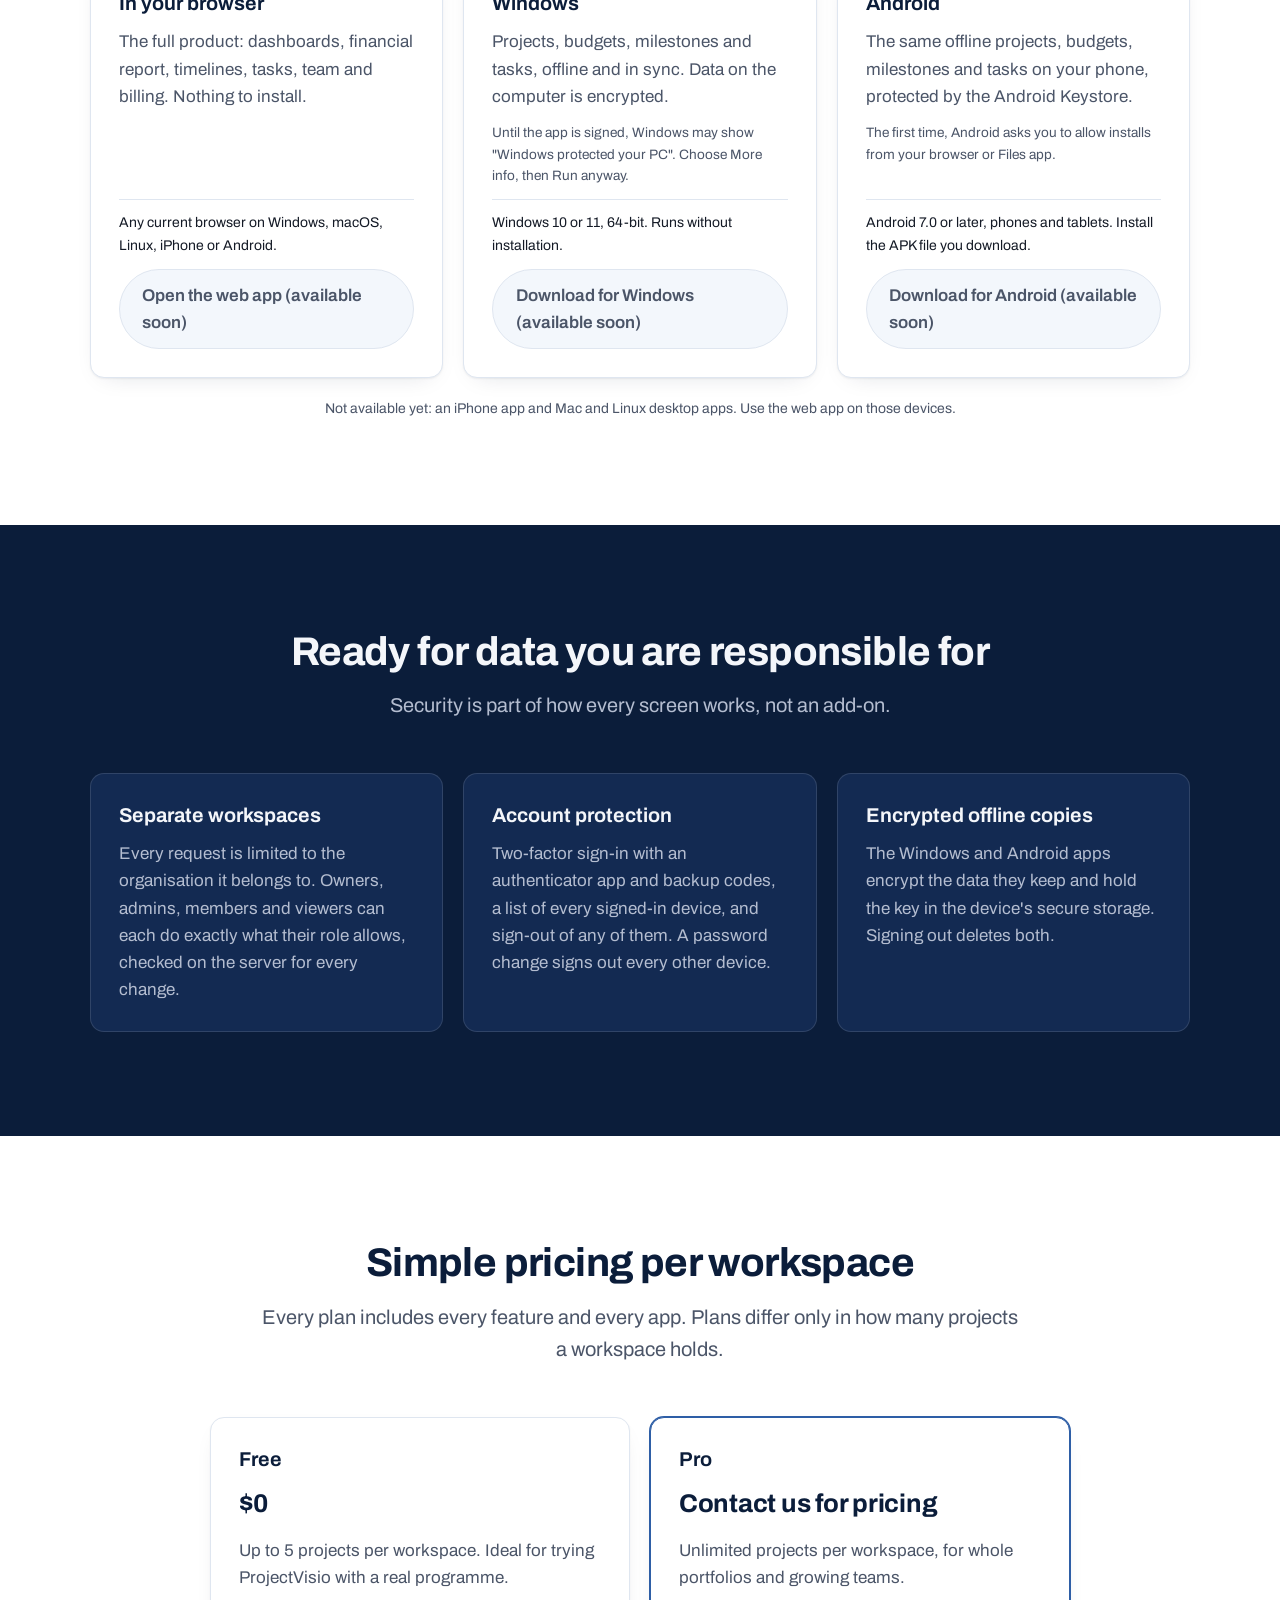
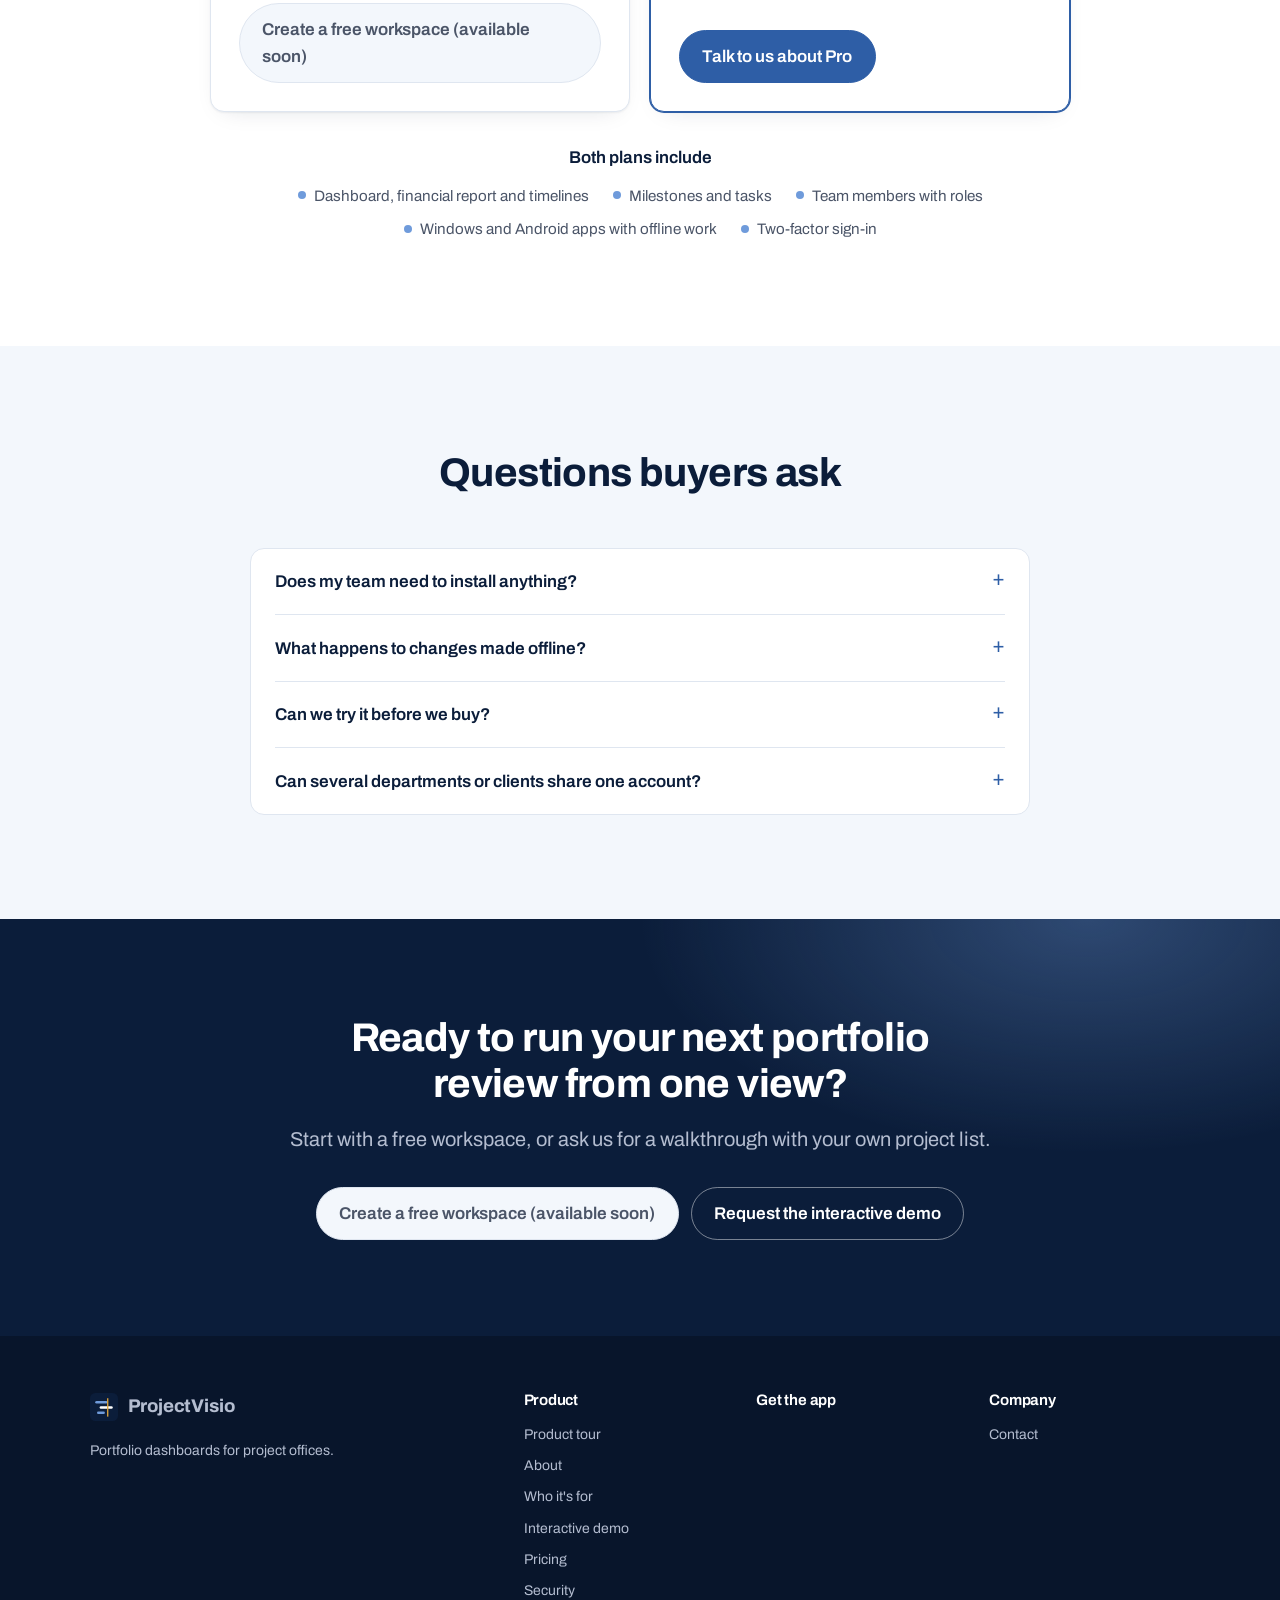
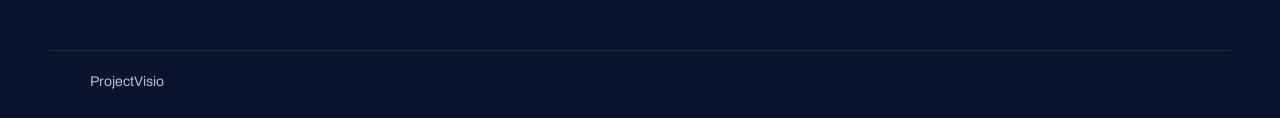
==== commit 32360672: "Use the 4m07s walkthrough video Co-Authored-By: Claude Opus 5.5 <noreply@anthropic.com> Claude-Sessi" ====
--- a/index.html
+++ b/index.html
@@ -82,9 +82,9 @@
             <figcaption class="video__caption">
               <strong id="walkthrough-title">Watch the walkthrough</strong>
               <span id="walkthrough-desc">
-                A four-minute narrated tour of the Projects Portfolio Dashboard: the gaps it closes, who it is for, and how it
-                reports on schedule, budget, milestones, risks and decisions. It starts without sound; use the button or the
-                player controls to hear the narration.
+                A four-minute narrated tour of the Projects Portfolio Dashboard: what ProjectVisio is, and how it brings the
+                schedule, budget, milestones, risks and decisions of every project into one view. It starts without sound;
+                use the button or the player controls to hear the narration.
               </span>
             </figcaption>
           </figure>
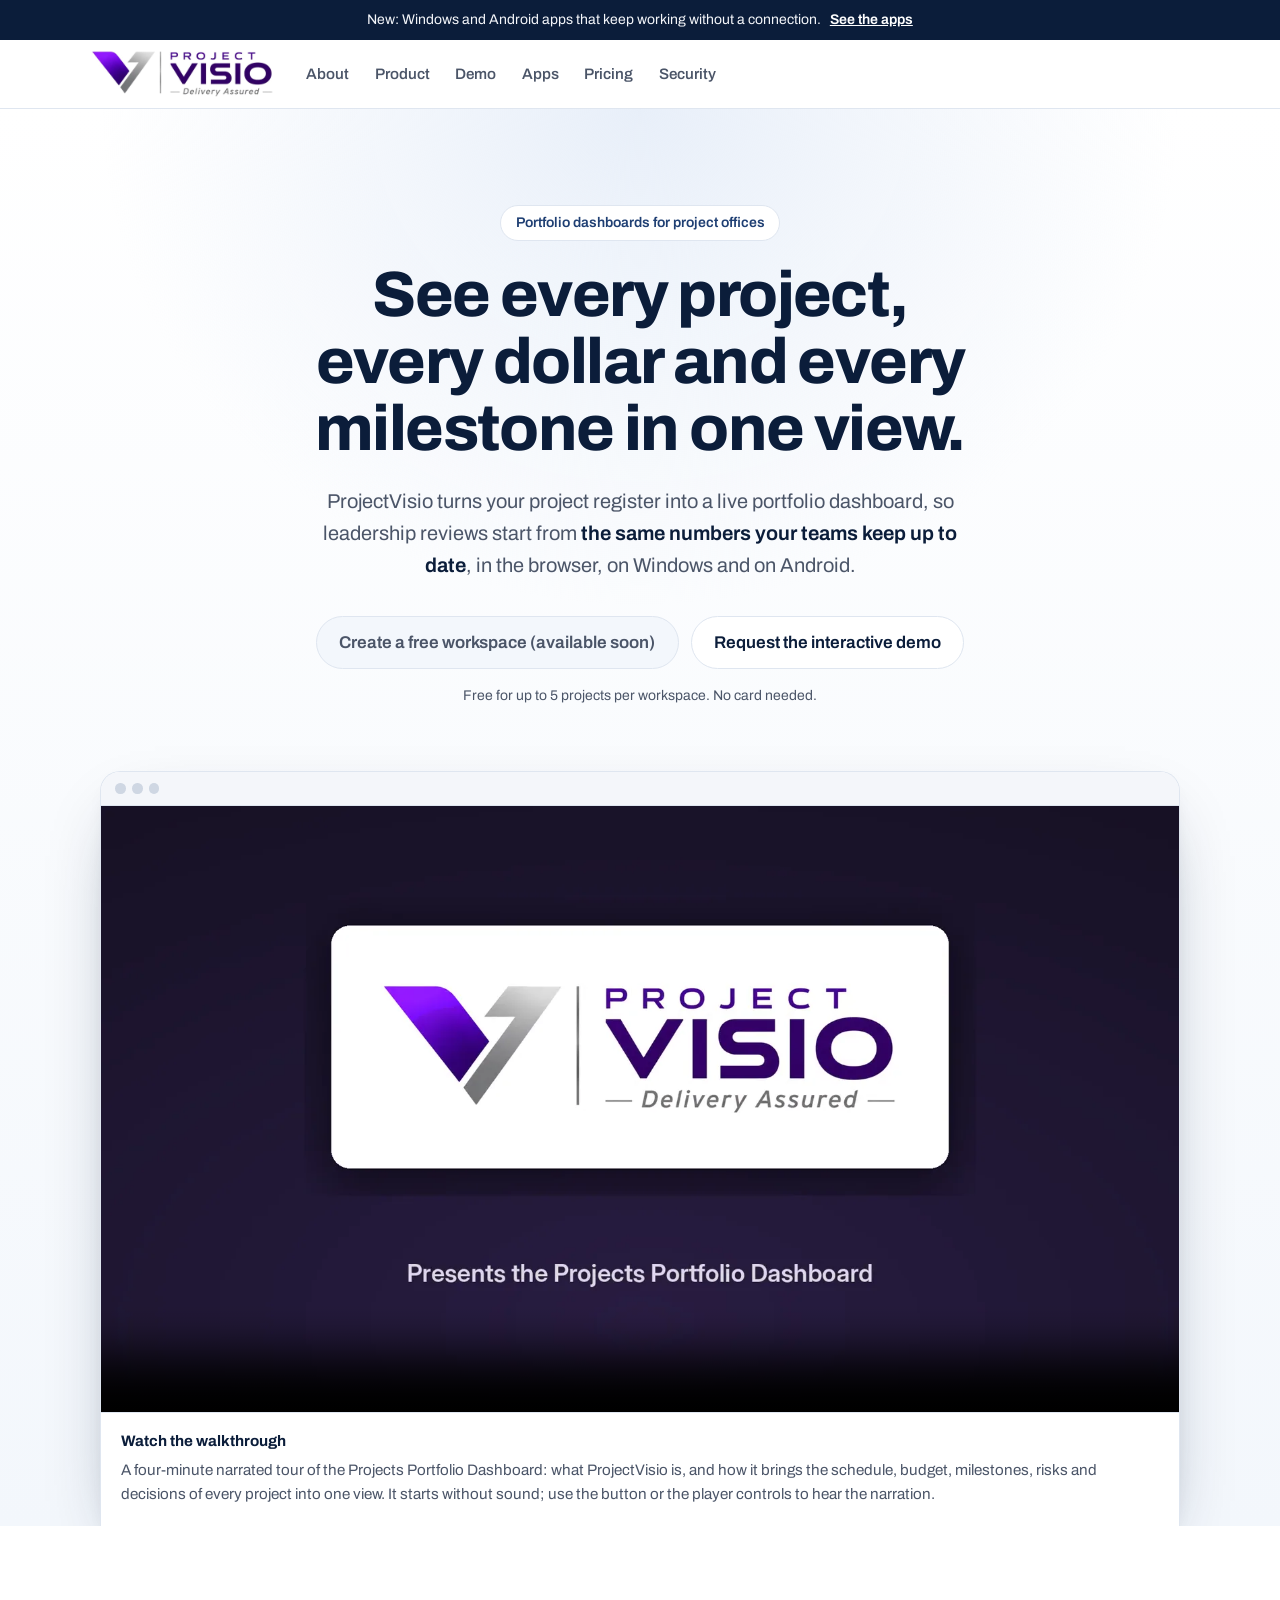
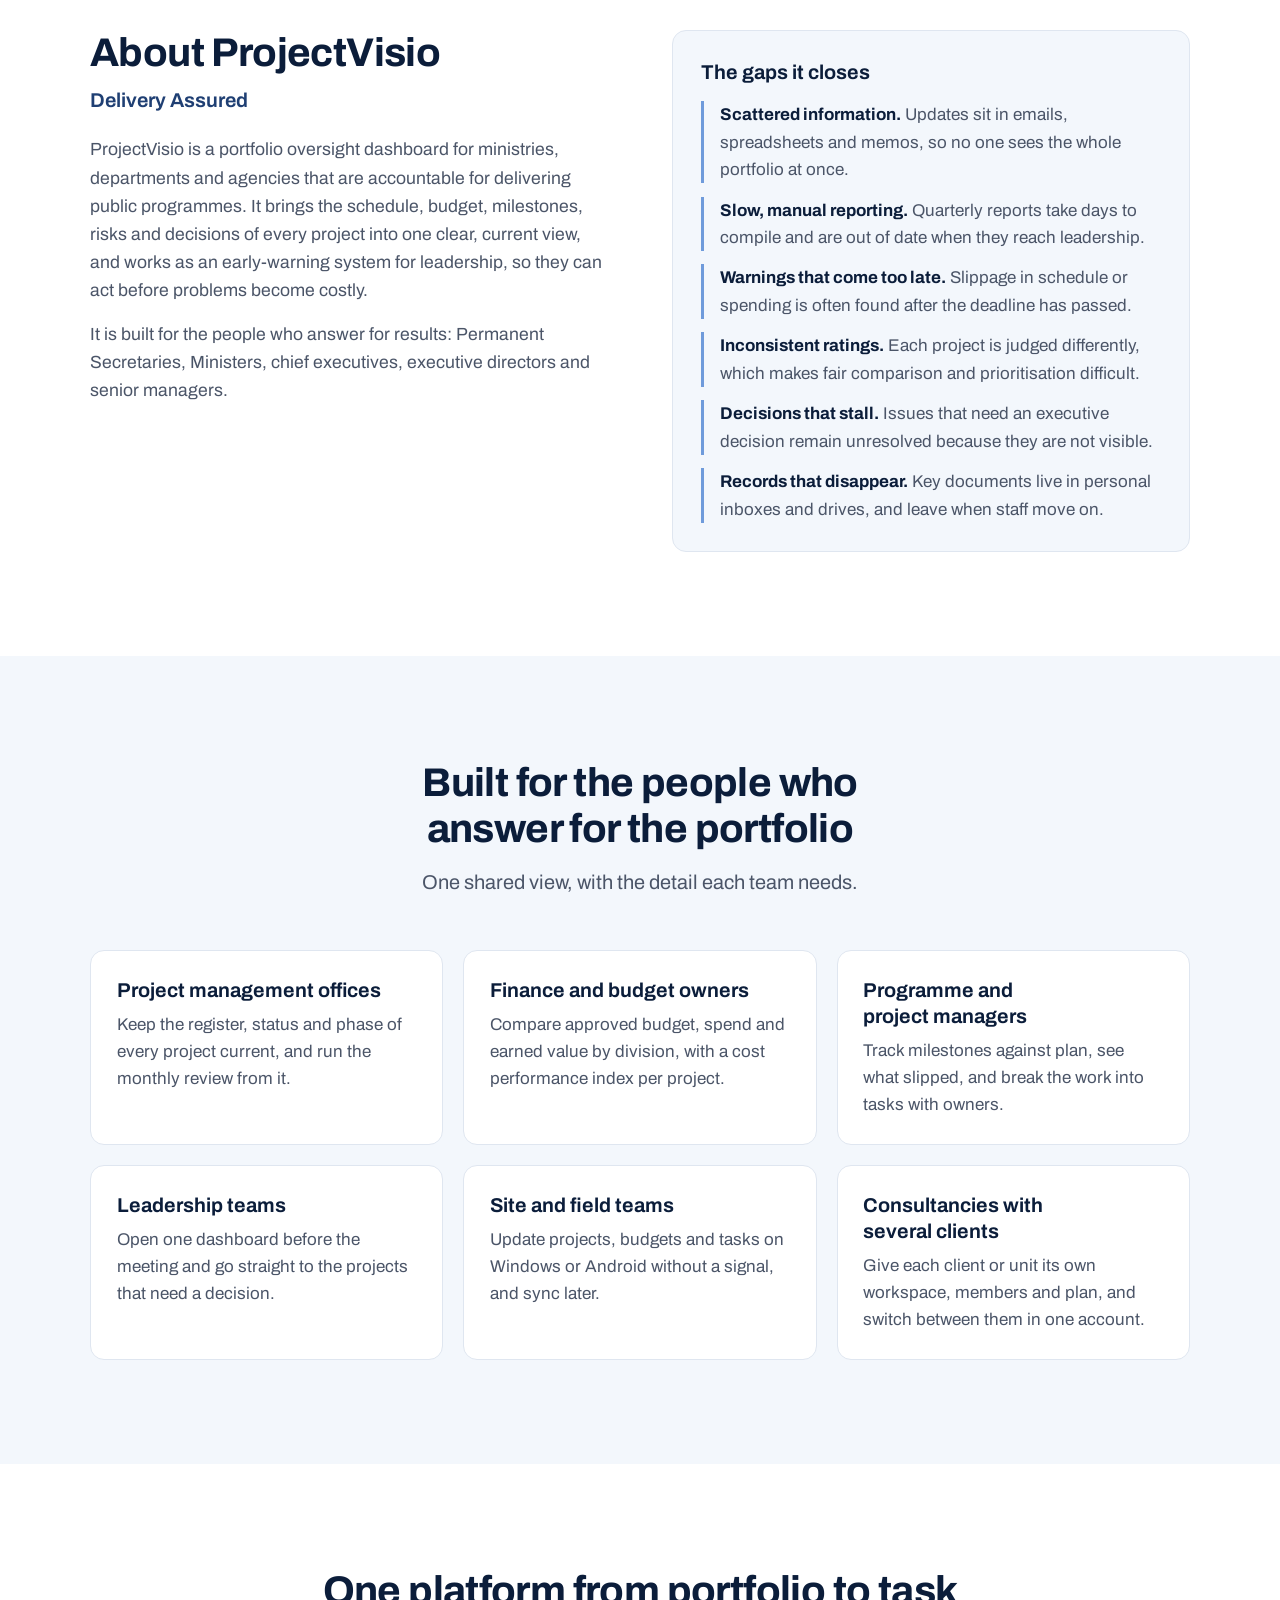
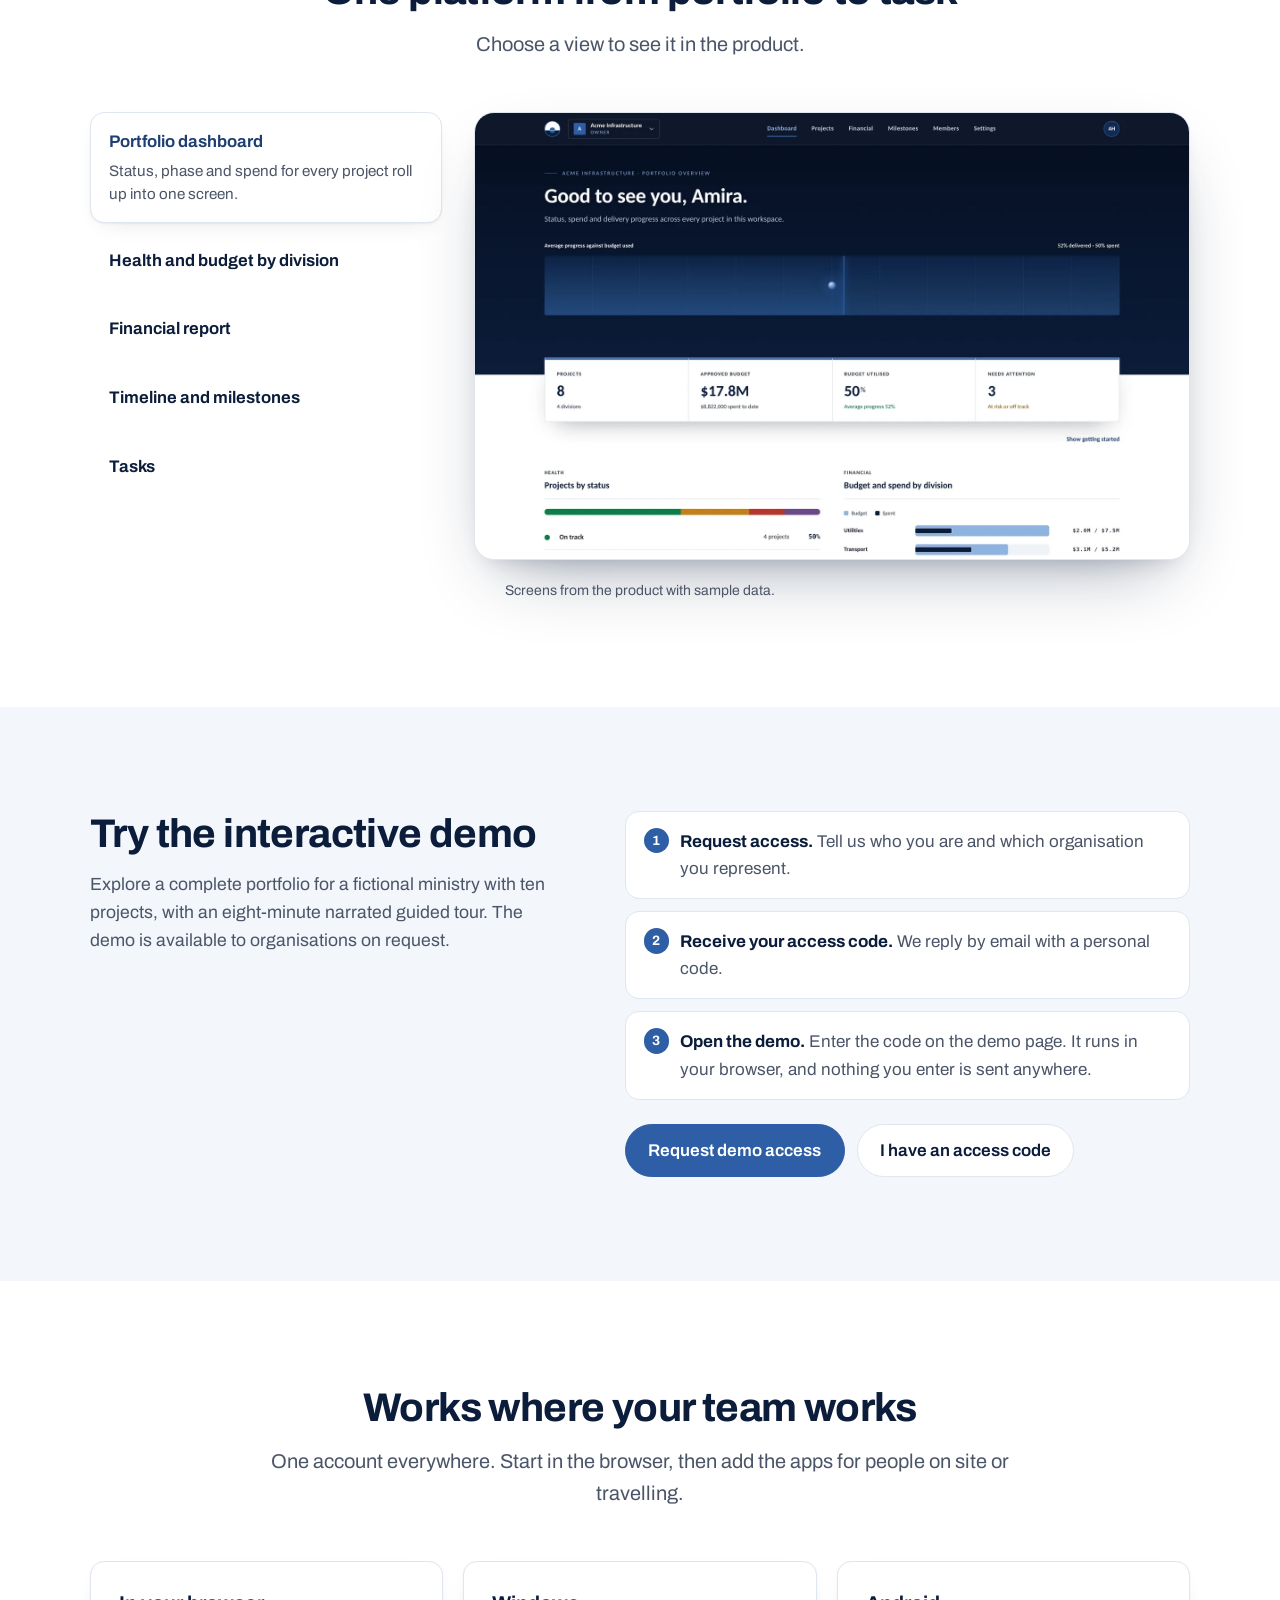
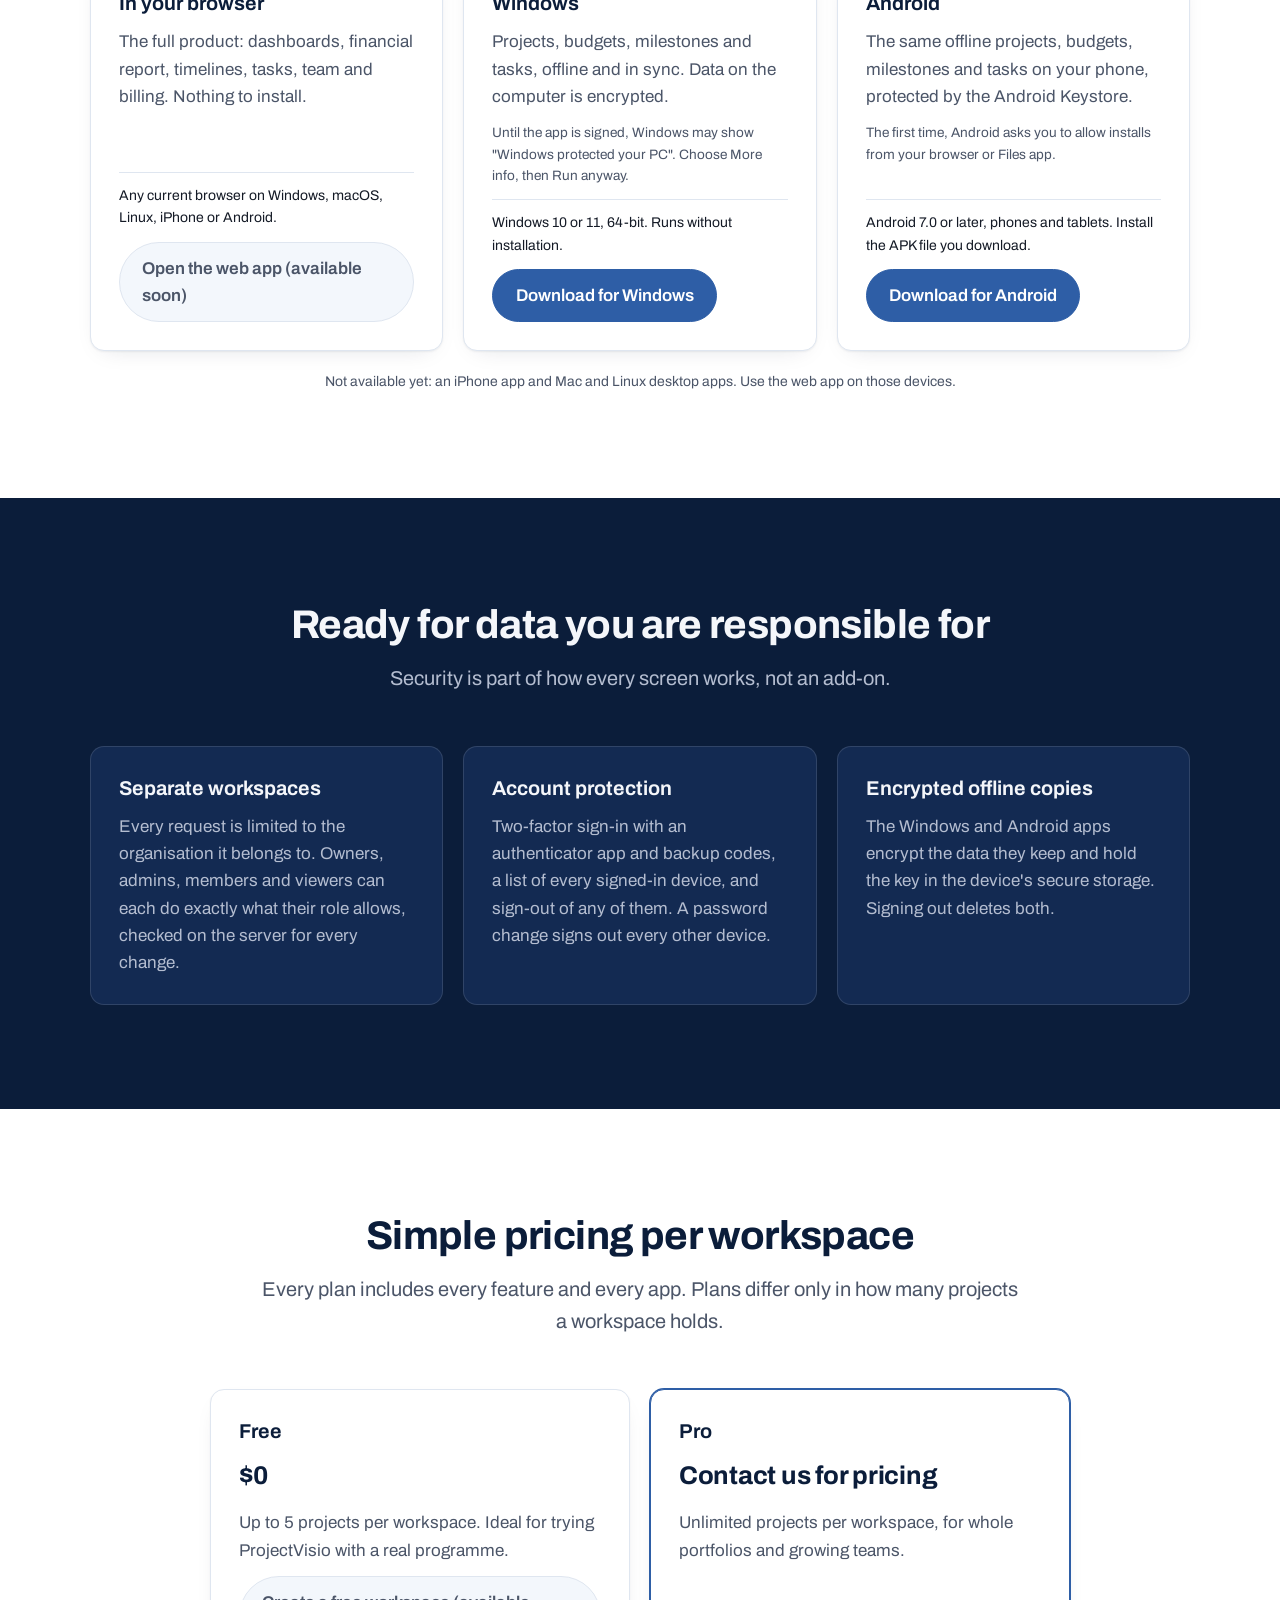
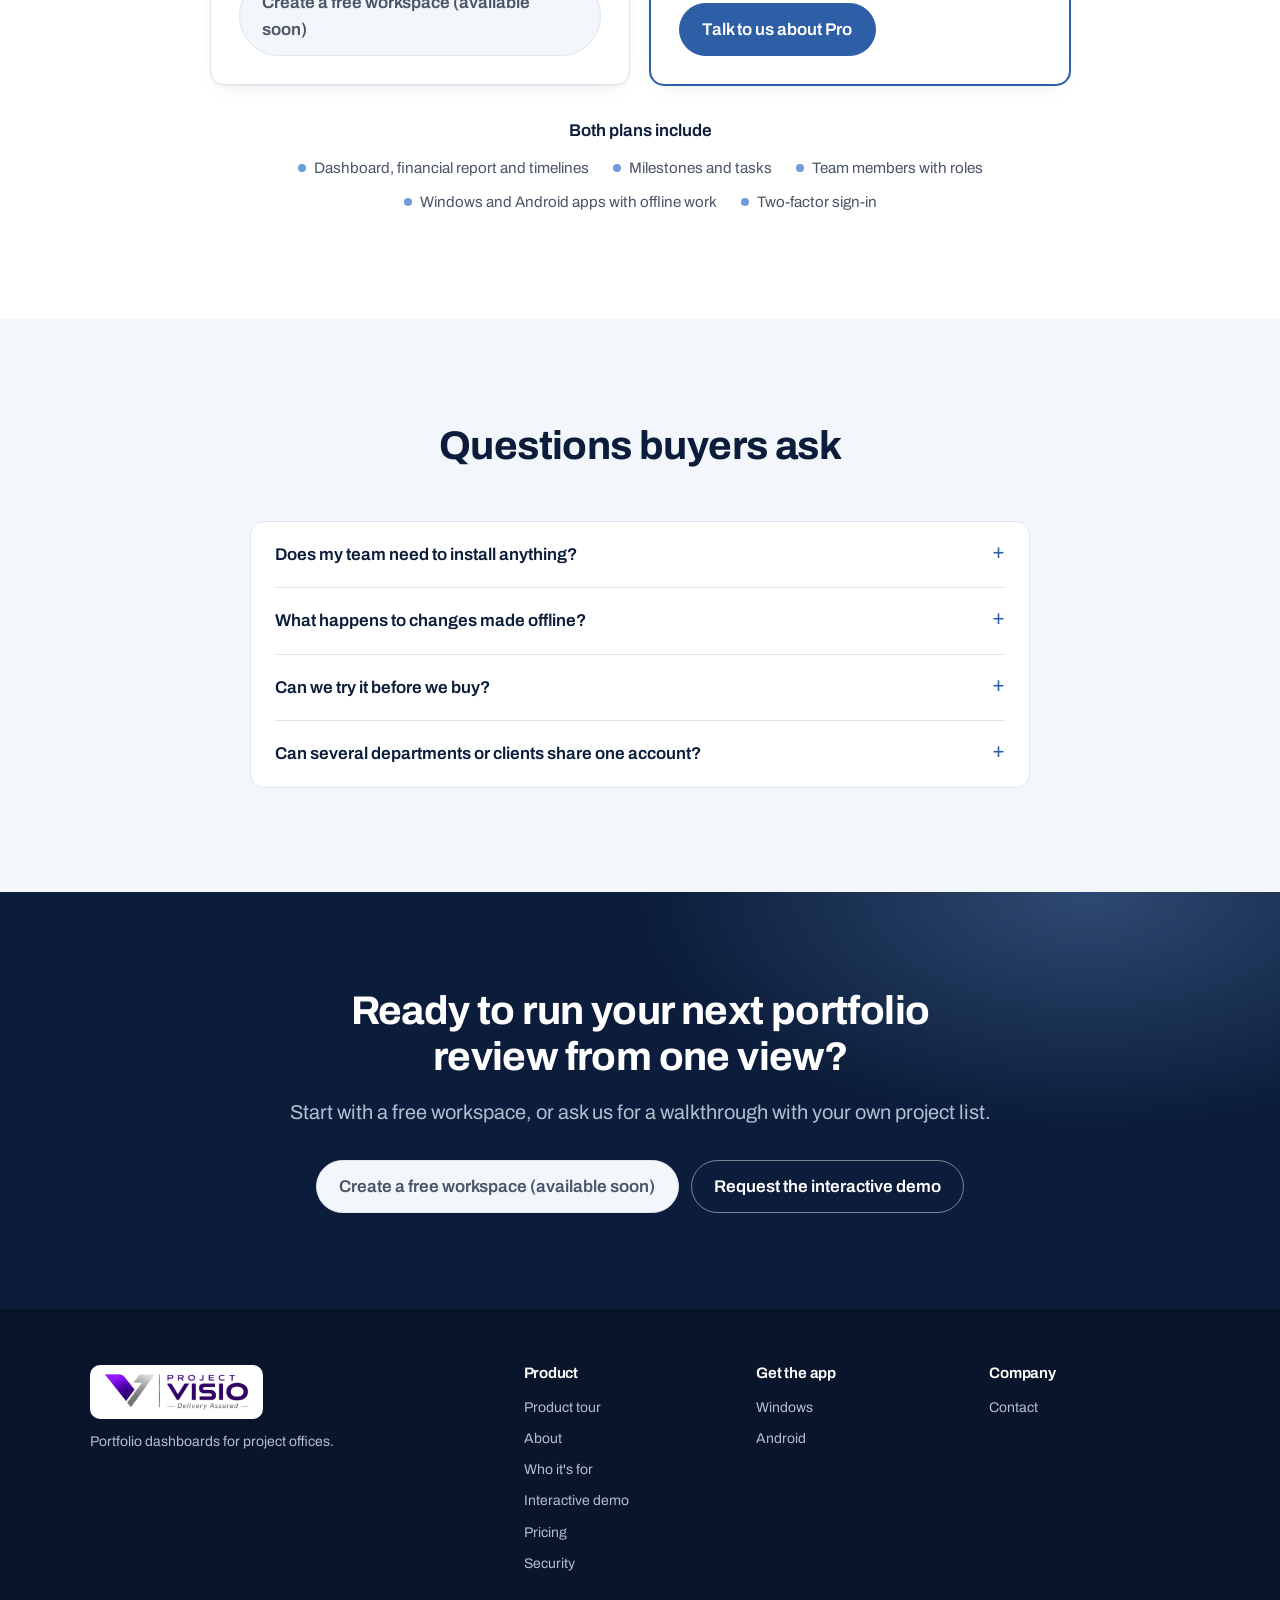
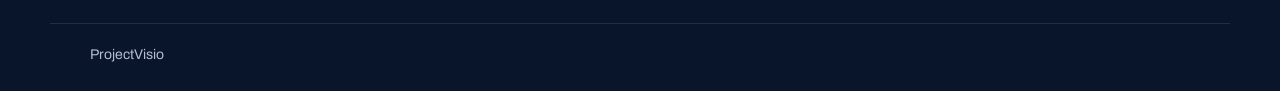
==== commit d724b191: "Use the ProjectVisio logo from the dashboard in the header, footer and favicon Co-Authored-By: Claud" ====
--- a/index.html
+++ b/index.html
@@ -13,6 +13,7 @@
     <meta property="og:type" content="website" />
     <meta property="og:image" content="images/product-dashboard.webp" />
     <link rel="icon" href="favicon.svg" type="image/svg+xml" />
+    <link rel="apple-touch-icon" href="apple-touch-icon.png" />
     <link rel="preload" href="fonts/archivo-variable.woff2" as="font" type="font/woff2" crossorigin />
     <link rel="stylesheet" href="styles.css" />
     <script src="config.js" defer></script>
@@ -27,9 +28,8 @@
 
     <header class="masthead">
       <div class="wrap masthead__row">
-        <a class="brand" href="#top" aria-label="ProjectVisio home">
-          <img src="favicon.svg" alt="" width="30" height="30" />
-          <span>ProjectVisio</span>
+        <a class="brand" href="#top">
+          <img class="brand__logo" src="images/projectvisio-logo.webp" alt="ProjectVisio home page" width="460" height="120" />
         </a>
         <nav aria-label="Main" class="nav">
           <a href="#about">About</a>
@@ -372,9 +372,8 @@
     <footer class="footer">
       <div class="wrap footer__grid">
         <div class="footer__brand">
-          <a class="brand brand--light" href="#top" aria-label="ProjectVisio home">
-            <img src="favicon.svg" alt="" width="28" height="28" />
-            <span>ProjectVisio</span>
+          <a class="brand brand--badge" href="#top">
+            <img class="brand__logo" src="images/projectvisio-logo.webp" alt="ProjectVisio home page" width="460" height="120" />
           </a>
           <p>Portfolio dashboards for project offices.</p>
         </div>
--- a/styles.css
+++ b/styles.css
@@ -226,8 +226,19 @@
   letter-spacing: -0.01em;
   text-decoration: none;
 }
-.brand--light {
-  color: #fff;
+.brand__logo {
+  display: block;
+  height: 3rem;
+  width: auto;
+}
+/* On dark backgrounds the logo sits on a white badge, as on the dashboard's "Powered by" mark. */
+.brand--badge {
+  background: #fff;
+  border-radius: 10px;
+  padding: 0.5rem 0.8rem;
+}
+.brand--badge .brand__logo {
+  height: 2.4rem;
 }
 .nav {
   display: flex;
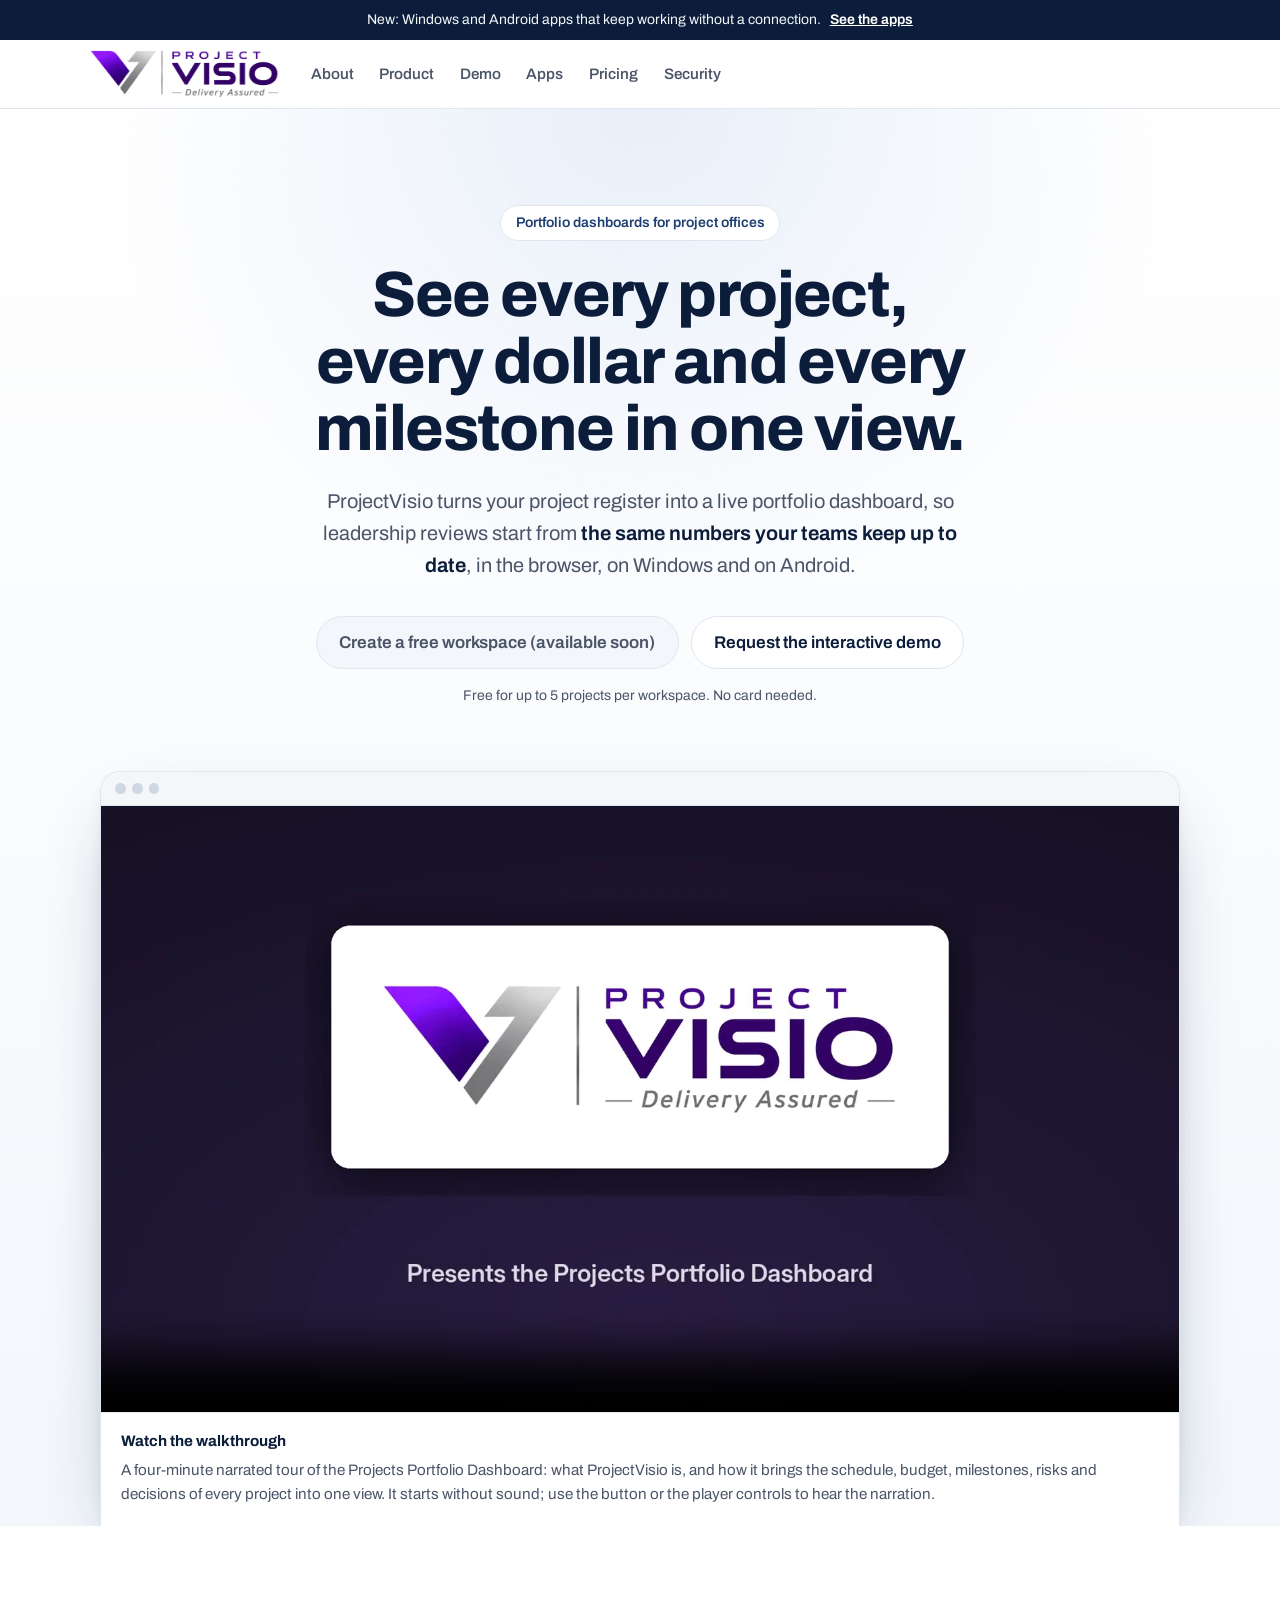
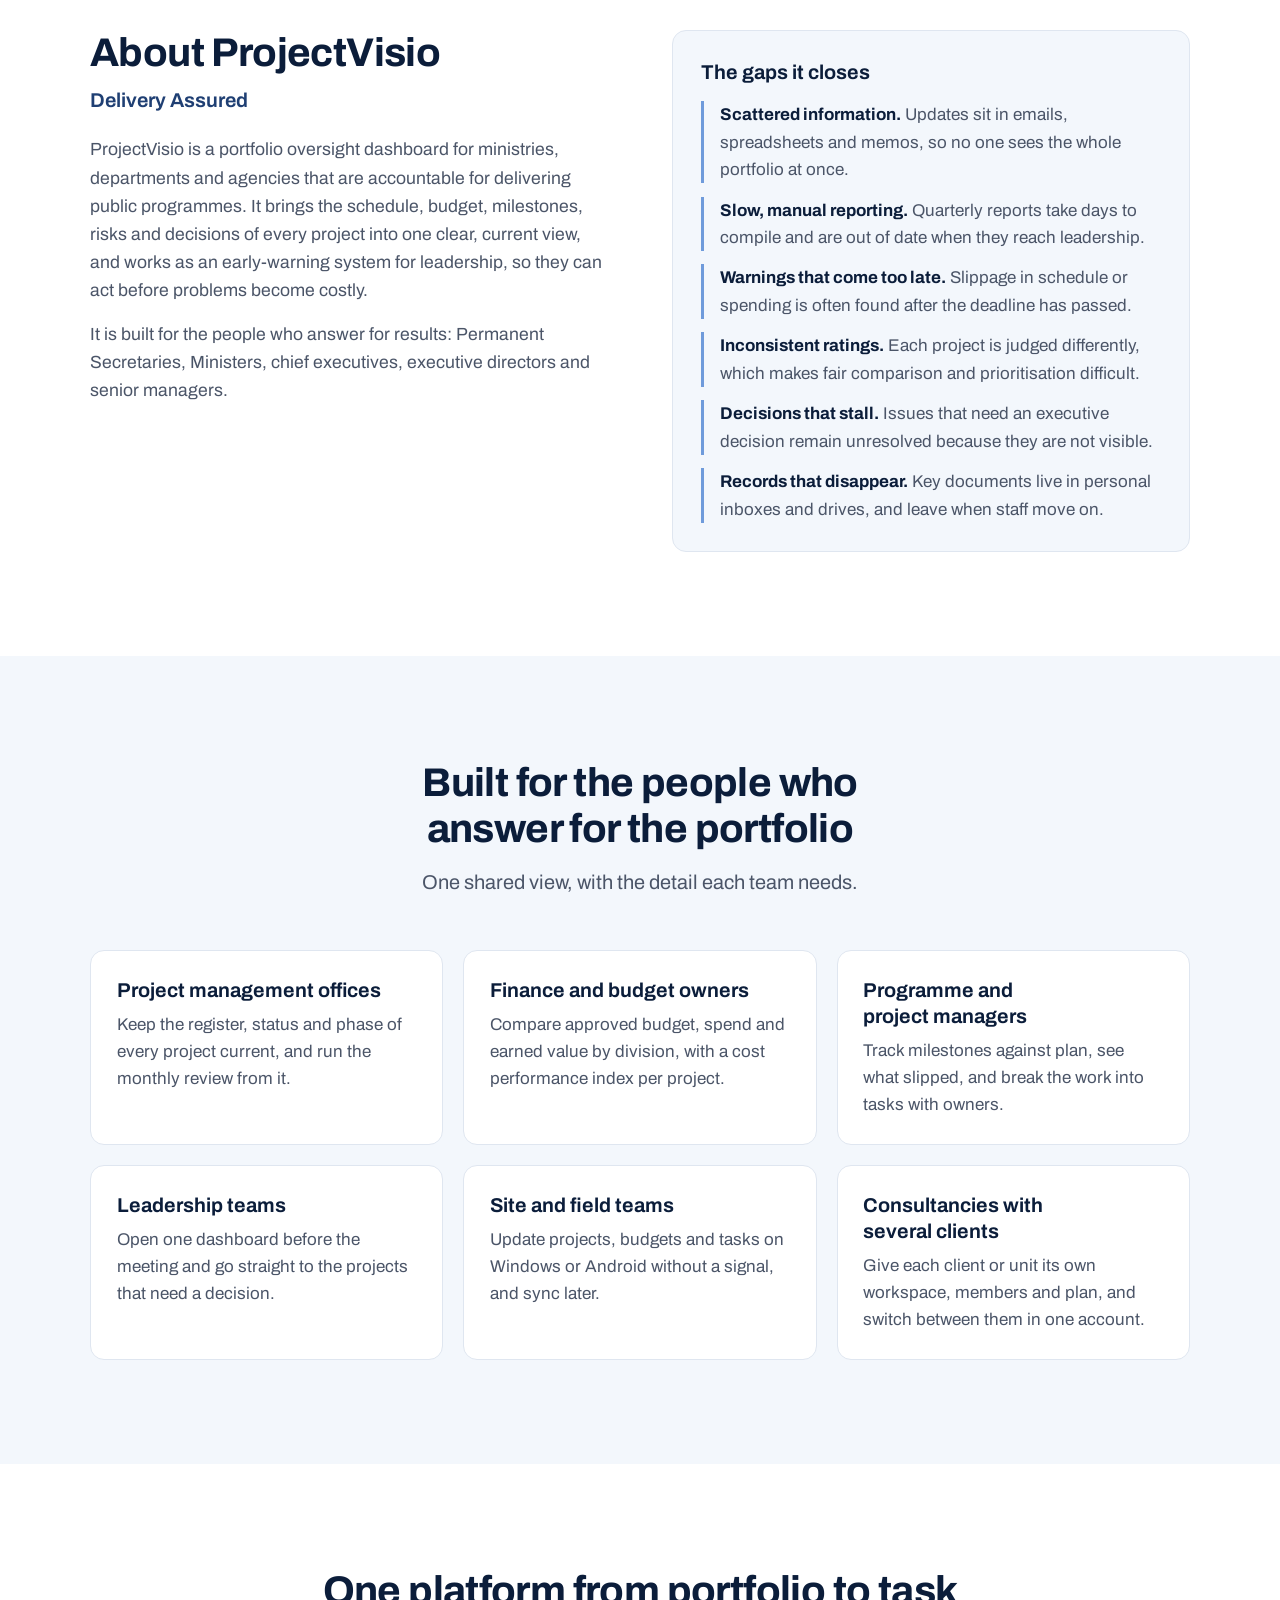
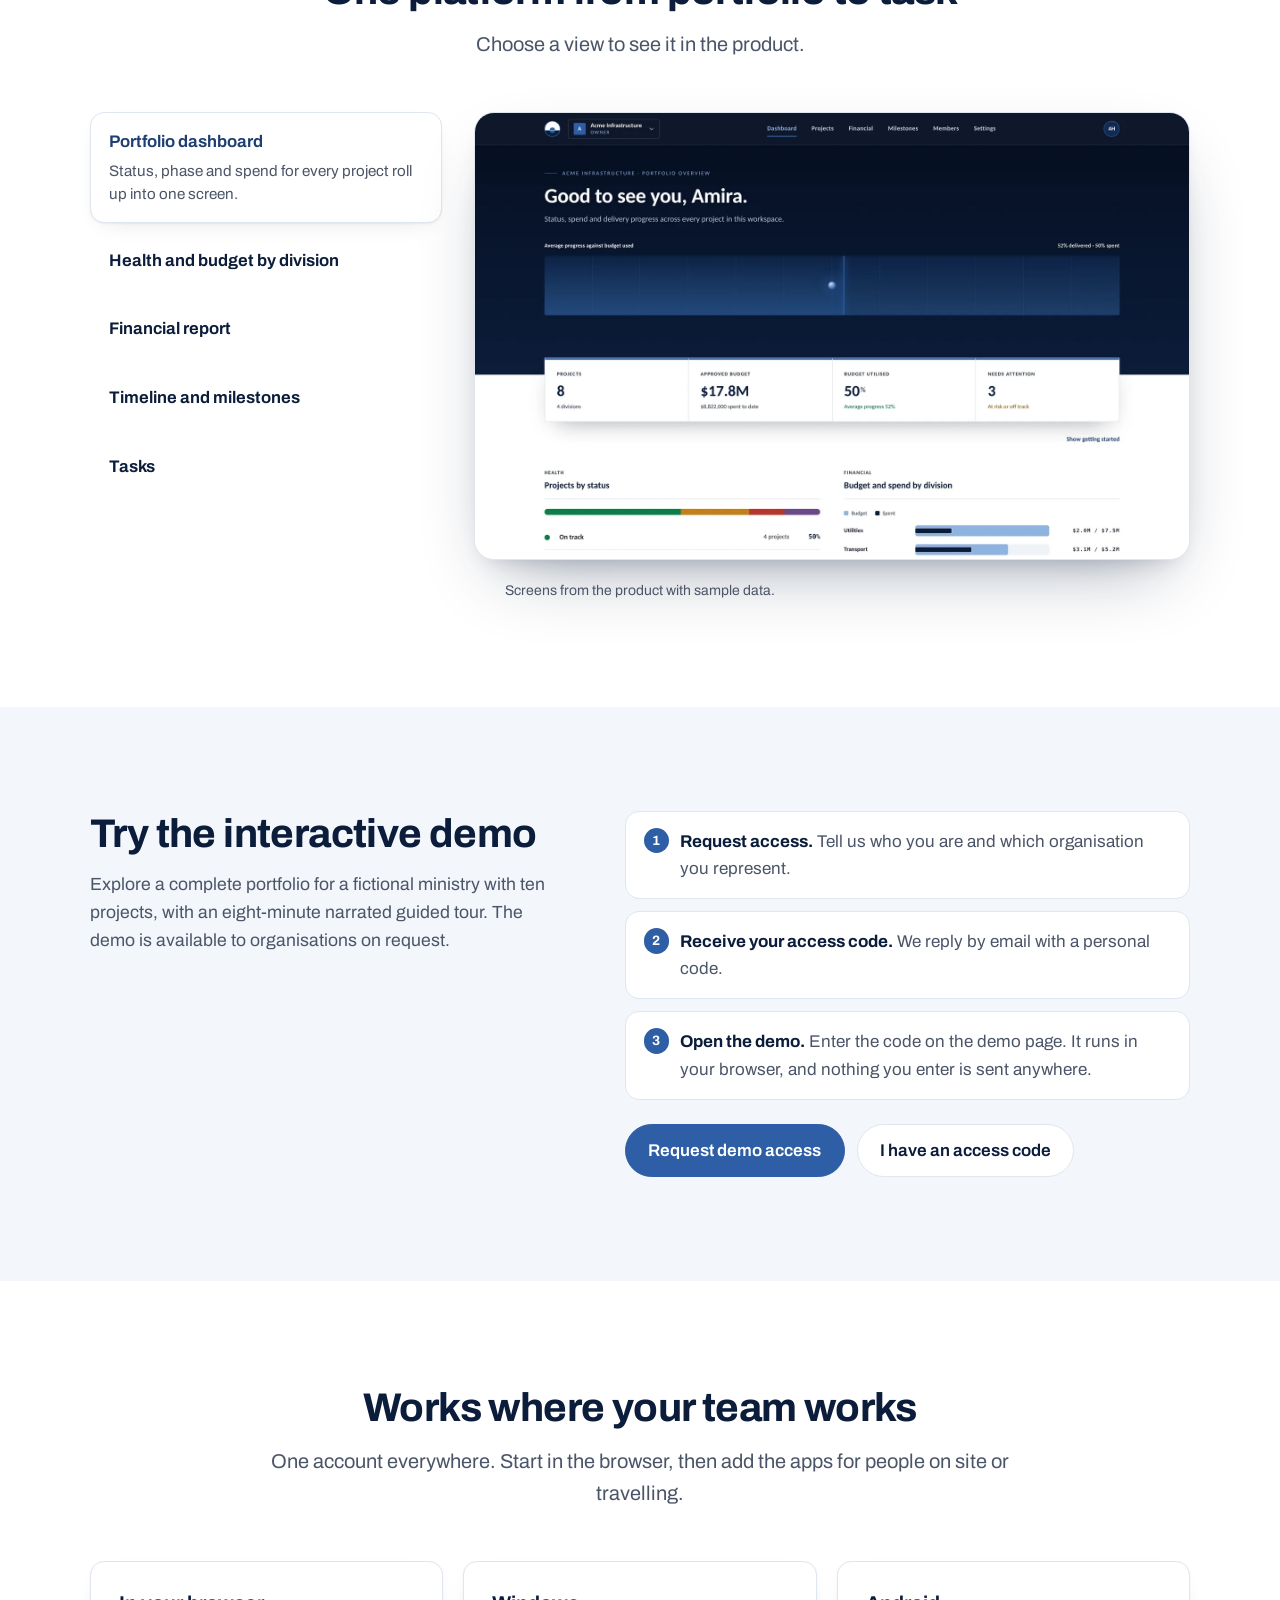
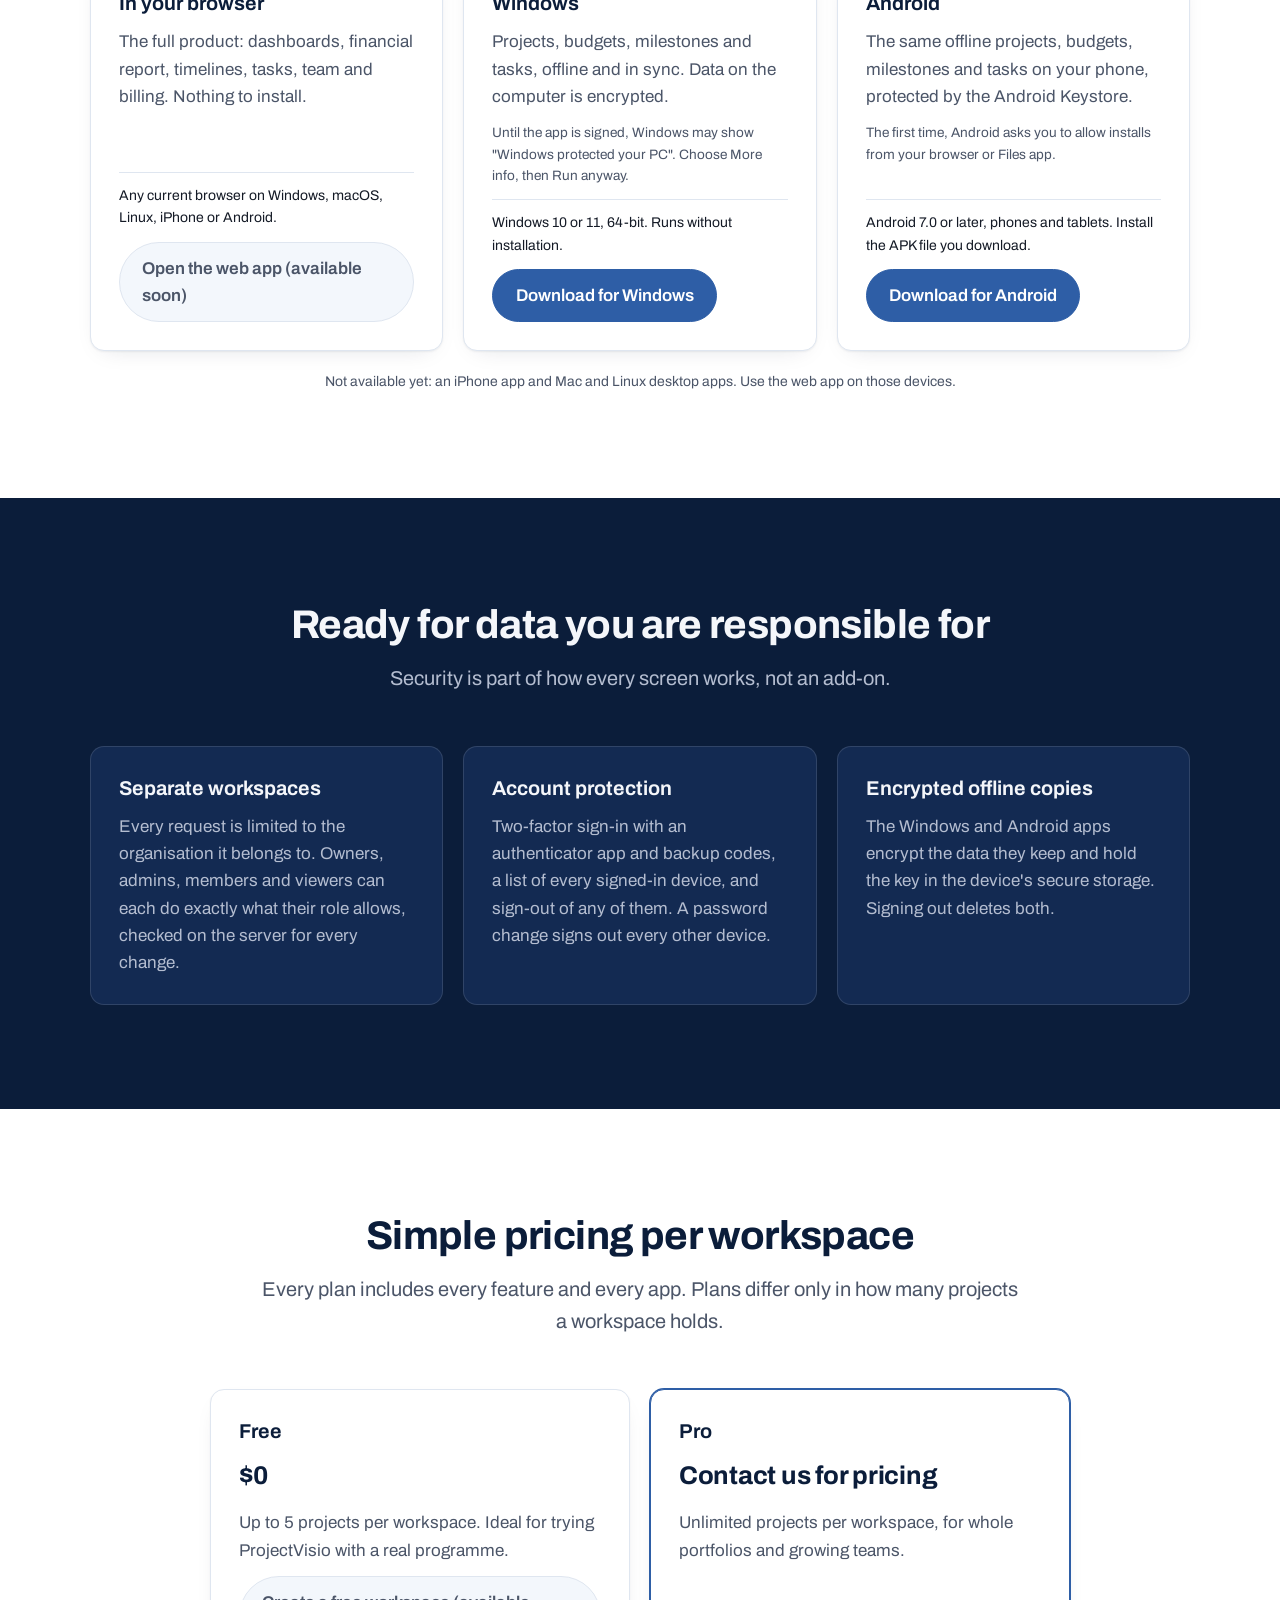
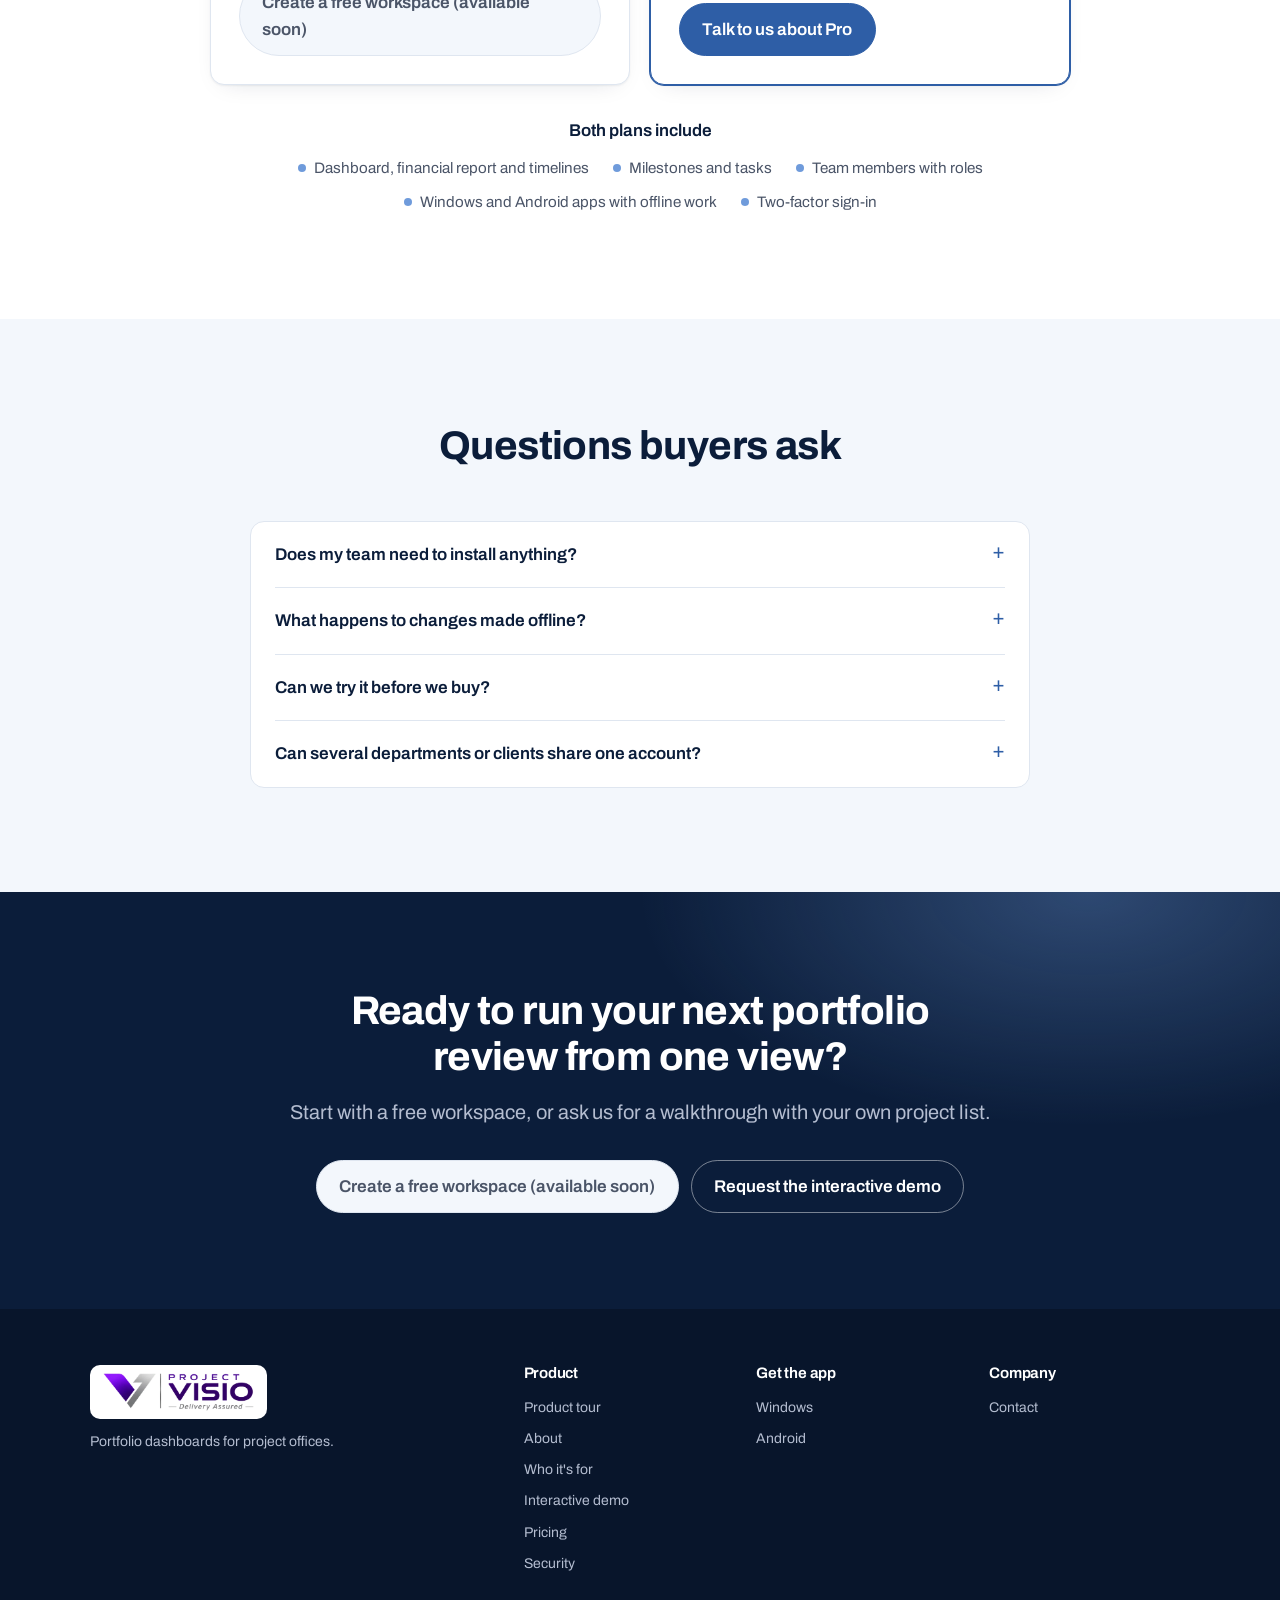
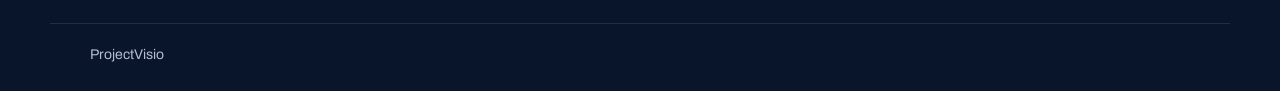
==== commit a59644a9: "Rebuild the logo and favicon from the full-size logo file Co-Authored-By: Claude Opus 5.5 <noreply@a" ====
--- a/index.html
+++ b/index.html
@@ -29,7 +29,7 @@
     <header class="masthead">
       <div class="wrap masthead__row">
         <a class="brand" href="#top">
-          <img class="brand__logo" src="images/projectvisio-logo.webp" alt="ProjectVisio home page" width="460" height="120" />
+          <img class="brand__logo" src="images/projectvisio-logo.webp" alt="ProjectVisio home page" width="460" height="117" />
         </a>
         <nav aria-label="Main" class="nav">
           <a href="#about">About</a>
@@ -373,7 +373,7 @@
       <div class="wrap footer__grid">
         <div class="footer__brand">
           <a class="brand brand--badge" href="#top">
-            <img class="brand__logo" src="images/projectvisio-logo.webp" alt="ProjectVisio home page" width="460" height="120" />
+            <img class="brand__logo" src="images/projectvisio-logo.webp" alt="ProjectVisio home page" width="460" height="117" />
           </a>
           <p>Portfolio dashboards for project offices.</p>
         </div>
